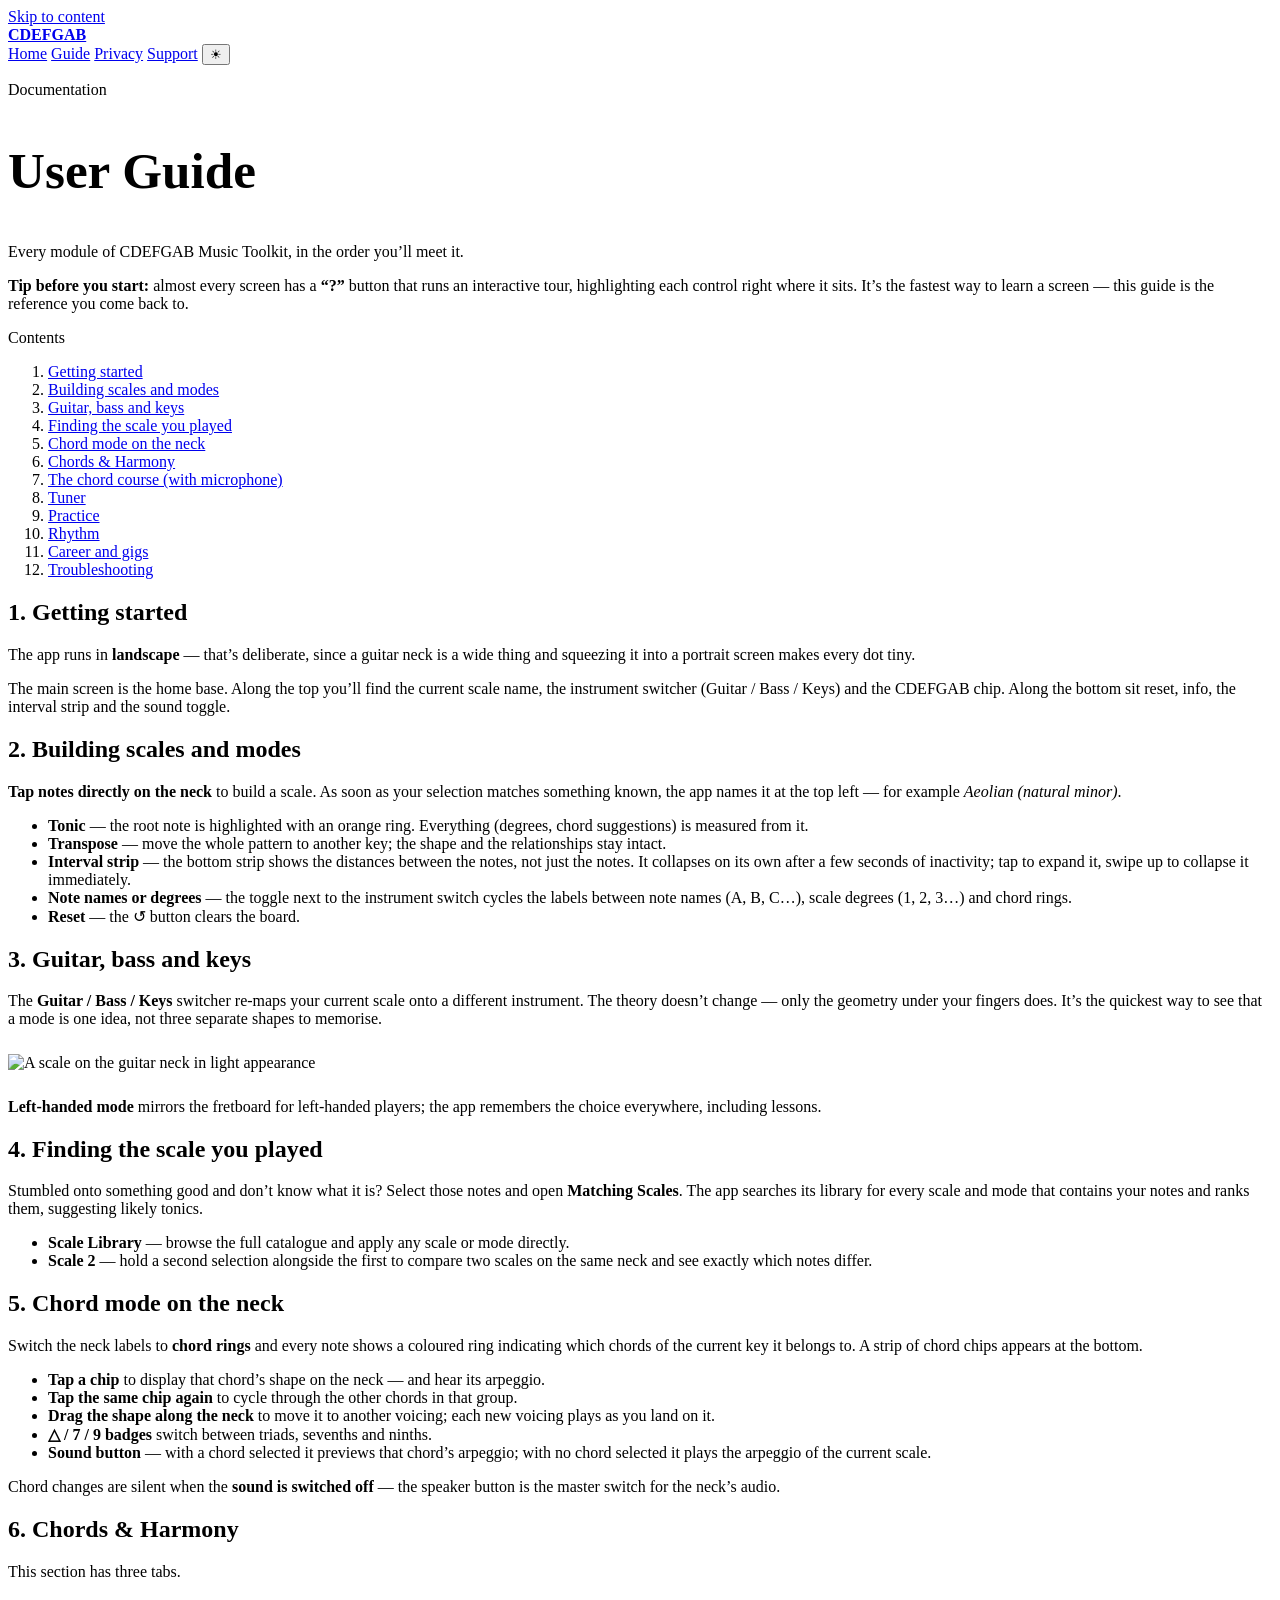
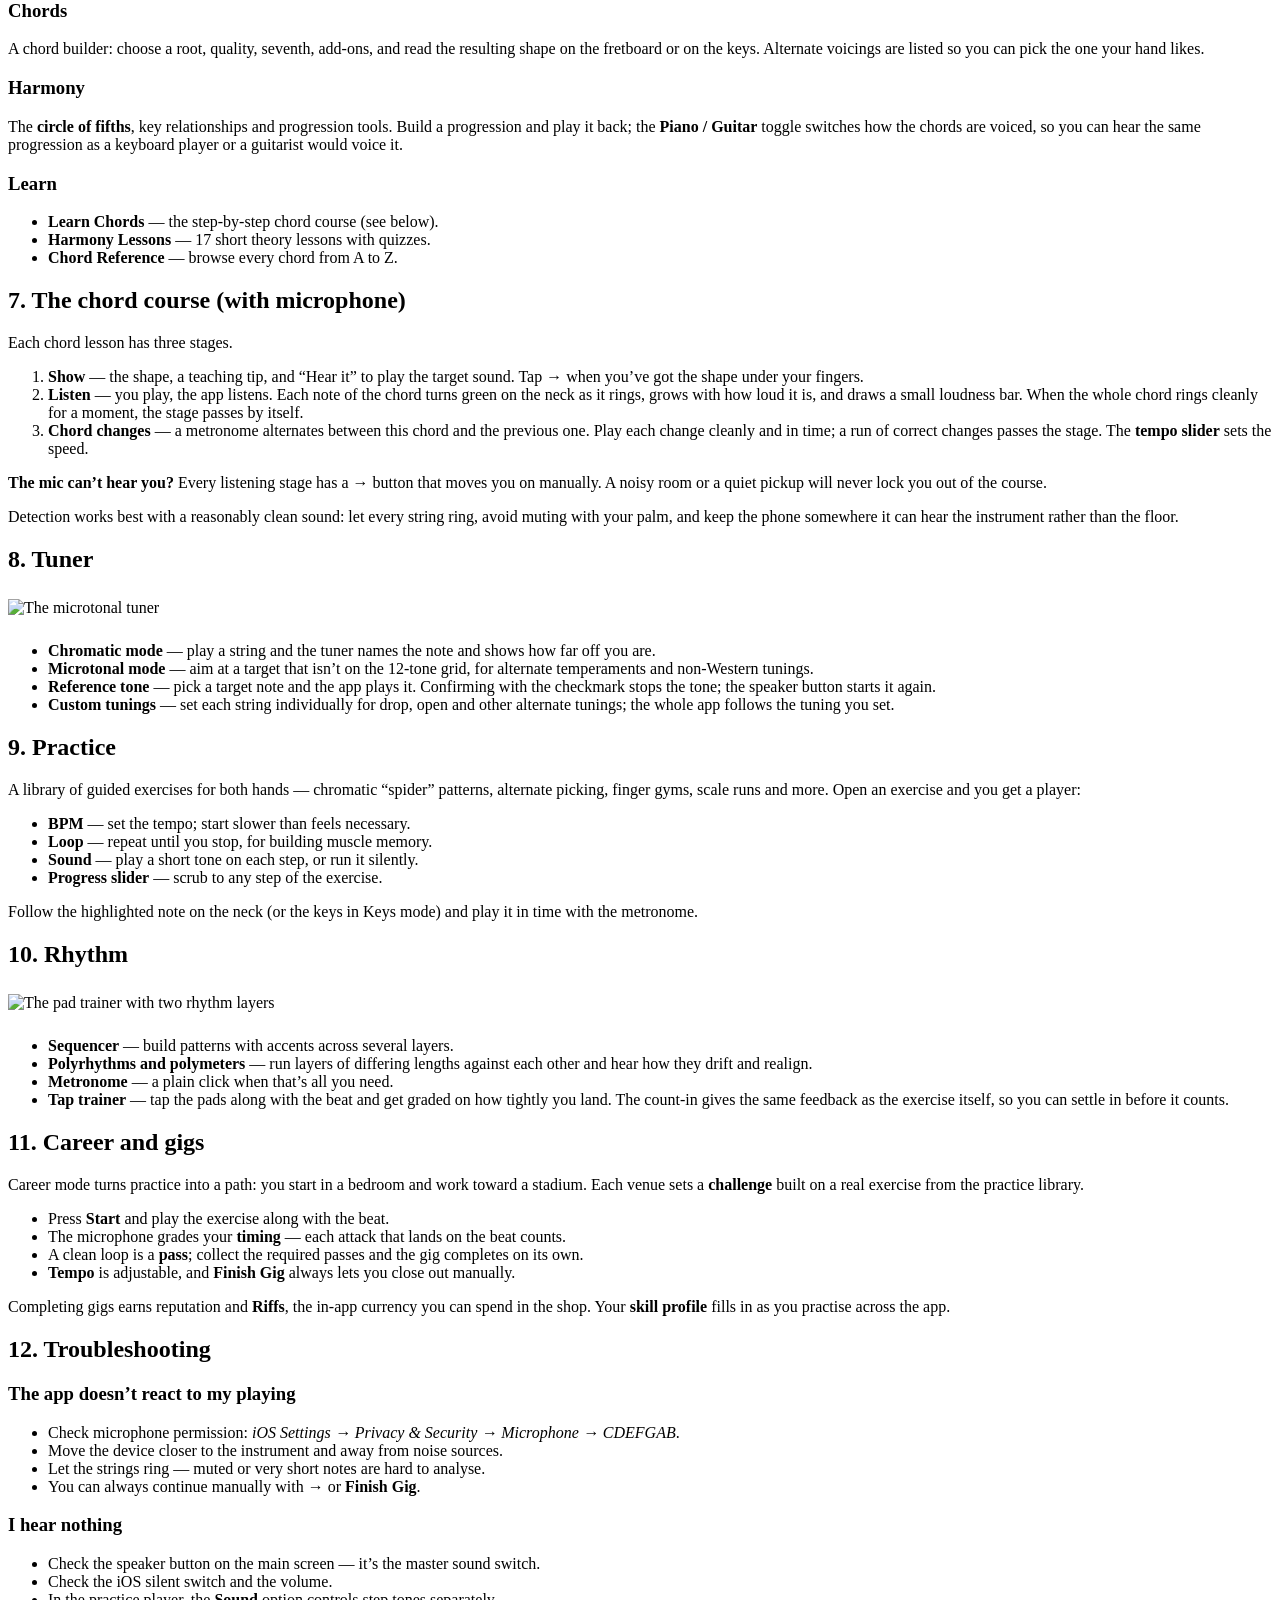
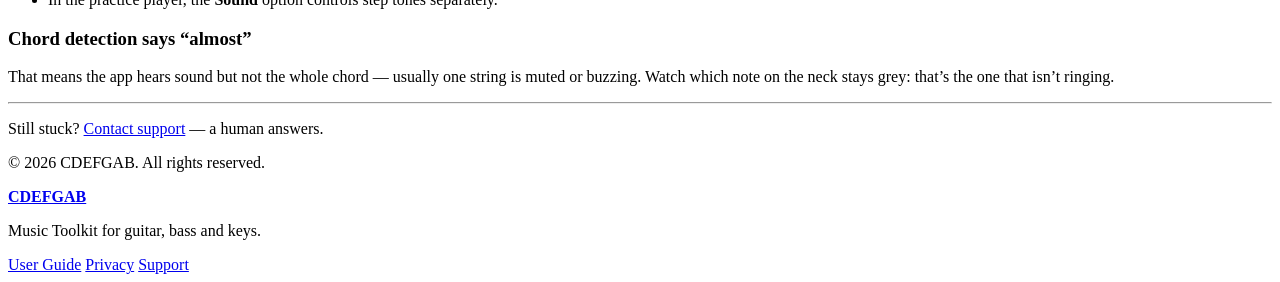
==== guide.html @ babf8190 "Add files via upload" ====
<!DOCTYPE html>
<html lang="en">
<head>
<meta charset="utf-8">
<meta name="viewport" content="width=device-width, initial-scale=1">
<title>User Guide — CDEFGAB Music Toolkit</title>
<meta name="description" content="How to use CDEFGAB Music Toolkit: build scales and modes, switch between guitar, bass and keys, find matching scales, learn chords with microphone checking, tune, practice and train rhythm.">
<link rel="icon" href="assets/favicon.svg" type="image/svg+xml">
<link rel="manifest" href="site.webmanifest">
<meta name="theme-color" content="#0A0B0C">
<meta property="og:type" content="article">
<meta property="og:title" content="User Guide — CDEFGAB Music Toolkit">
<meta property="og:description" content="Everything the app can do, module by module.">
<meta property="og:image" content="assets/og.svg">
<link rel="stylesheet" href="assets/style.css">
</head>
<body>
<a class="skip" href="#main">Skip to content</a>

<header class="site-header">
  <div class="wrap nav">
    <a class="wordmark" href="index.html"><b>CDEFGAB</b></a>
    <nav class="nav-links" aria-label="Main">
      <a class="opt" href="index.html">Home</a>
      <a href="guide.html" aria-current="page">Guide</a>
      <a href="privacy.html">Privacy</a>
      <a href="support.html">Support</a>
      <button class="theme-toggle" type="button" aria-label="Switch appearance">☀</button>
    </nav>
  </div>
</header>

<main id="main">
<section>
  <div class="wrap doc">
    <p class="eyebrow">Documentation</p>
    <h1 style="font-size:clamp(2rem,4.5vw,3.2rem)">User Guide</h1>
    <p class="lead">Every module of CDEFGAB Music Toolkit, in the order you’ll meet it.</p>

    <div class="callout">
      <p><strong>Tip before you start:</strong> almost every screen has a <strong>“?”</strong> button
      that runs an interactive tour, highlighting each control right where it sits. It’s the fastest
      way to learn a screen — this guide is the reference you come back to.</p>
    </div>

    <div class="toc">
      <p>Contents</p>
      <ol>
        <li><a href="#start">Getting started</a></li>
        <li><a href="#scales">Building scales and modes</a></li>
        <li><a href="#instruments">Guitar, bass and keys</a></li>
        <li><a href="#matching">Finding the scale you played</a></li>
        <li><a href="#chordmode">Chord mode on the neck</a></li>
        <li><a href="#harmony">Chords &amp; Harmony</a></li>
        <li><a href="#course">The chord course (with microphone)</a></li>
        <li><a href="#tuner">Tuner</a></li>
        <li><a href="#practice">Practice</a></li>
        <li><a href="#rhythm">Rhythm</a></li>
        <li><a href="#career">Career and gigs</a></li>
        <li><a href="#trouble">Troubleshooting</a></li>
      </ol>
    </div>

    <h2 id="start">1. Getting started</h2>
    <p>
      The app runs in <strong>landscape</strong> — that’s deliberate, since a guitar neck is a wide
      thing and squeezing it into a portrait screen makes every dot tiny.
    </p>
    <p>The main screen is the home base. Along the top you’ll find the current scale name, the
      instrument switcher (Guitar / Bass / Keys) and the <span class="mono">CDEFGAB</span> chip.
      Along the bottom sit reset, info, the interval strip and the sound toggle.</p>

    <h2 id="scales">2. Building scales and modes</h2>
    <p><strong>Tap notes directly on the neck</strong> to build a scale. As soon as your selection
      matches something known, the app names it at the top left — for example
      <em>Aeolian (natural minor)</em>.</p>
    <ul>
      <li><strong>Tonic</strong> — the root note is highlighted with an orange ring. Everything
        (degrees, chord suggestions) is measured from it.</li>
      <li><strong>Transpose</strong> — move the whole pattern to another key; the shape and the
        relationships stay intact.</li>
      <li><strong>Interval strip</strong> — the bottom strip shows the distances between the notes,
        not just the notes. It collapses on its own after a few seconds of inactivity; tap to expand
        it, swipe up to collapse it immediately.</li>
      <li><strong>Note names or degrees</strong> — the toggle next to the instrument switch cycles
        the labels between note names (A, B, C…), scale degrees (1, 2, 3…) and chord rings.</li>
      <li><strong>Reset</strong> — the ↺ button clears the board.</li>
    </ul>

    <h2 id="instruments">3. Guitar, bass and keys</h2>
    <p>
      The <strong>Guitar / Bass / Keys</strong> switcher re-maps your current scale onto a different
      instrument. The theory doesn’t change — only the geometry under your fingers does. It’s the
      quickest way to see that a mode is one idea, not three separate shapes to memorise.
    </p>
    <figure class="shot" style="margin:1.6rem 0">
      <img src="assets/screens/light-ionian.png" alt="A scale on the guitar neck in light appearance" loading="lazy" decoding="async">
    </figure>
    <p><strong>Left-handed mode</strong> mirrors the fretboard for left-handed players; the app
      remembers the choice everywhere, including lessons.</p>

    <h2 id="matching">4. Finding the scale you played</h2>
    <p>
      Stumbled onto something good and don’t know what it is? Select those notes and open
      <strong>Matching Scales</strong>. The app searches its library for every scale and mode that
      contains your notes and ranks them, suggesting likely tonics.
    </p>
    <ul>
      <li><strong>Scale Library</strong> — browse the full catalogue and apply any scale or mode directly.</li>
      <li><strong>Scale 2</strong> — hold a second selection alongside the first to compare two
        scales on the same neck and see exactly which notes differ.</li>
    </ul>

    <h2 id="chordmode">5. Chord mode on the neck</h2>
    <p>
      Switch the neck labels to <strong>chord rings</strong> and every note shows a coloured ring
      indicating which chords of the current key it belongs to. A strip of chord chips appears at the
      bottom.
    </p>
    <ul>
      <li><strong>Tap a chip</strong> to display that chord’s shape on the neck — and hear its arpeggio.</li>
      <li><strong>Tap the same chip again</strong> to cycle through the other chords in that group.</li>
      <li><strong>Drag the shape along the neck</strong> to move it to another voicing; each new
        voicing plays as you land on it.</li>
      <li><strong>△ / 7 / 9 badges</strong> switch between triads, sevenths and ninths.</li>
      <li><strong>Sound button</strong> — with a chord selected it previews that chord’s arpeggio;
        with no chord selected it plays the arpeggio of the current scale.</li>
    </ul>
    <div class="callout">
      <p>Chord changes are silent when the <strong>sound is switched off</strong> — the speaker
      button is the master switch for the neck’s audio.</p>
    </div>

    <h2 id="harmony">6. Chords &amp; Harmony</h2>
    <p>This section has three tabs.</p>
    <h3>Chords</h3>
    <p>A chord builder: choose a root, quality, seventh, add-ons, and read the resulting shape on the
      fretboard or on the keys. Alternate voicings are listed so you can pick the one your hand likes.</p>
    <h3>Harmony</h3>
    <p>The <strong>circle of fifths</strong>, key relationships and progression tools. Build a
      progression and play it back; the <strong>Piano / Guitar</strong> toggle switches how the
      chords are voiced, so you can hear the same progression as a keyboard player or a guitarist
      would voice it.</p>
    <h3>Learn</h3>
    <ul>
      <li><strong>Learn Chords</strong> — the step-by-step chord course (see below).</li>
      <li><strong>Harmony Lessons</strong> — 17 short theory lessons with quizzes.</li>
      <li><strong>Chord Reference</strong> — browse every chord from A to Z.</li>
    </ul>

    <h2 id="course">7. The chord course (with microphone)</h2>
    <p>Each chord lesson has three stages.</p>
    <ol>
      <li><strong>Show</strong> — the shape, a teaching tip, and “Hear it” to play the target sound.
        Tap <strong>→</strong> when you’ve got the shape under your fingers.</li>
      <li><strong>Listen</strong> — you play, the app listens. Each note of the chord turns
        <span style="color:var(--accent)">green</span> on the neck as it rings, grows with how loud
        it is, and draws a small loudness bar. When the whole chord rings cleanly for a moment, the
        stage passes by itself.</li>
      <li><strong>Chord changes</strong> — a metronome alternates between this chord and the previous
        one. Play each change cleanly and in time; a run of correct changes passes the stage. The
        <strong>tempo slider</strong> sets the speed.</li>
    </ol>
    <div class="callout">
      <p><strong>The mic can’t hear you?</strong> Every listening stage has a
      <strong>→</strong> button that moves you on manually. A noisy room or a quiet pickup will never
      lock you out of the course.</p>
    </div>
    <p>Detection works best with a reasonably clean sound: let every string ring, avoid muting with
      your palm, and keep the phone somewhere it can hear the instrument rather than the floor.</p>

    <h2 id="tuner">8. Tuner</h2>
    <figure class="shot" style="margin:1.6rem 0">
      <img src="assets/screens/tuner-microtonal.png" alt="The microtonal tuner" loading="lazy" decoding="async">
    </figure>
    <ul>
      <li><strong>Chromatic mode</strong> — play a string and the tuner names the note and shows how
        far off you are.</li>
      <li><strong>Microtonal mode</strong> — aim at a target that isn’t on the 12-tone grid, for
        alternate temperaments and non-Western tunings.</li>
      <li><strong>Reference tone</strong> — pick a target note and the app plays it. Confirming with
        the checkmark stops the tone; the speaker button starts it again.</li>
      <li><strong>Custom tunings</strong> — set each string individually for drop, open and other
        alternate tunings; the whole app follows the tuning you set.</li>
    </ul>

    <h2 id="practice">9. Practice</h2>
    <p>
      A library of guided exercises for both hands — chromatic “spider” patterns, alternate picking,
      finger gyms, scale runs and more. Open an exercise and you get a player:
    </p>
    <ul>
      <li><strong>BPM</strong> — set the tempo; start slower than feels necessary.</li>
      <li><strong>Loop</strong> — repeat until you stop, for building muscle memory.</li>
      <li><strong>Sound</strong> — play a short tone on each step, or run it silently.</li>
      <li><strong>Progress slider</strong> — scrub to any step of the exercise.</li>
    </ul>
    <p>Follow the highlighted note on the neck (or the keys in Keys mode) and play it in time with
      the metronome.</p>

    <h2 id="rhythm">10. Rhythm</h2>
    <figure class="shot" style="margin:1.6rem 0">
      <img src="assets/screens/pad-trainer.png" alt="The pad trainer with two rhythm layers" loading="lazy" decoding="async">
    </figure>
    <ul>
      <li><strong>Sequencer</strong> — build patterns with accents across several layers.</li>
      <li><strong>Polyrhythms and polymeters</strong> — run layers of differing lengths against each
        other and hear how they drift and realign.</li>
      <li><strong>Metronome</strong> — a plain click when that’s all you need.</li>
      <li><strong>Tap trainer</strong> — tap the pads along with the beat and get graded on how
        tightly you land. The count-in gives the same feedback as the exercise itself, so you can
        settle in before it counts.</li>
    </ul>

    <h2 id="career">11. Career and gigs</h2>
    <p>
      Career mode turns practice into a path: you start in a bedroom and work toward a stadium. Each
      venue sets a <strong>challenge</strong> built on a real exercise from the practice library.
    </p>
    <ul>
      <li>Press <strong>Start</strong> and play the exercise along with the beat.</li>
      <li>The microphone grades your <strong>timing</strong> — each attack that lands on the beat counts.</li>
      <li>A clean loop is a <strong>pass</strong>; collect the required passes and the gig completes on its own.</li>
      <li><strong>Tempo</strong> is adjustable, and <strong>Finish Gig</strong> always lets you close out manually.</li>
    </ul>
    <p>Completing gigs earns reputation and <strong>Riffs</strong>, the in-app currency you can spend
      in the shop. Your <strong>skill profile</strong> fills in as you practise across the app.</p>

    <h2 id="trouble">12. Troubleshooting</h2>
    <h3>The app doesn’t react to my playing</h3>
    <ul>
      <li>Check microphone permission: <em>iOS Settings → Privacy &amp; Security → Microphone → CDEFGAB</em>.</li>
      <li>Move the device closer to the instrument and away from noise sources.</li>
      <li>Let the strings ring — muted or very short notes are hard to analyse.</li>
      <li>You can always continue manually with <strong>→</strong> or <strong>Finish Gig</strong>.</li>
    </ul>
    <h3>I hear nothing</h3>
    <ul>
      <li>Check the speaker button on the main screen — it’s the master sound switch.</li>
      <li>Check the iOS silent switch and the volume.</li>
      <li>In the practice player, the <strong>Sound</strong> option controls step tones separately.</li>
    </ul>
    <h3>Chord detection says “almost”</h3>
    <p>That means the app hears sound but not the whole chord — usually one string is muted or
      buzzing. Watch which note on the neck stays grey: that’s the one that isn’t ringing.</p>

    <hr>
    <p>Still stuck? <a href="support.html">Contact support</a> — a human answers.</p>
    <p class="copy">© 2026 CDEFGAB. All rights reserved.</p>
  </div>
</section>
</main>

<footer class="site-footer">
  <div class="wrap footer-grid">
    <div>
      <a class="wordmark" href="index.html"><b>CDEFGAB</b></a>
      <p class="copy" style="margin-top:1rem">Music Toolkit for guitar, bass and keys.</p>
    </div>
    <nav class="footer-links" aria-label="Footer">
      <a href="guide.html">User Guide</a>
      <a href="privacy.html">Privacy</a>
      <a href="support.html">Support</a>
    </nav>
  </div>
</footer>

<script src="assets/app.js" defer></script>
</body>
</html>
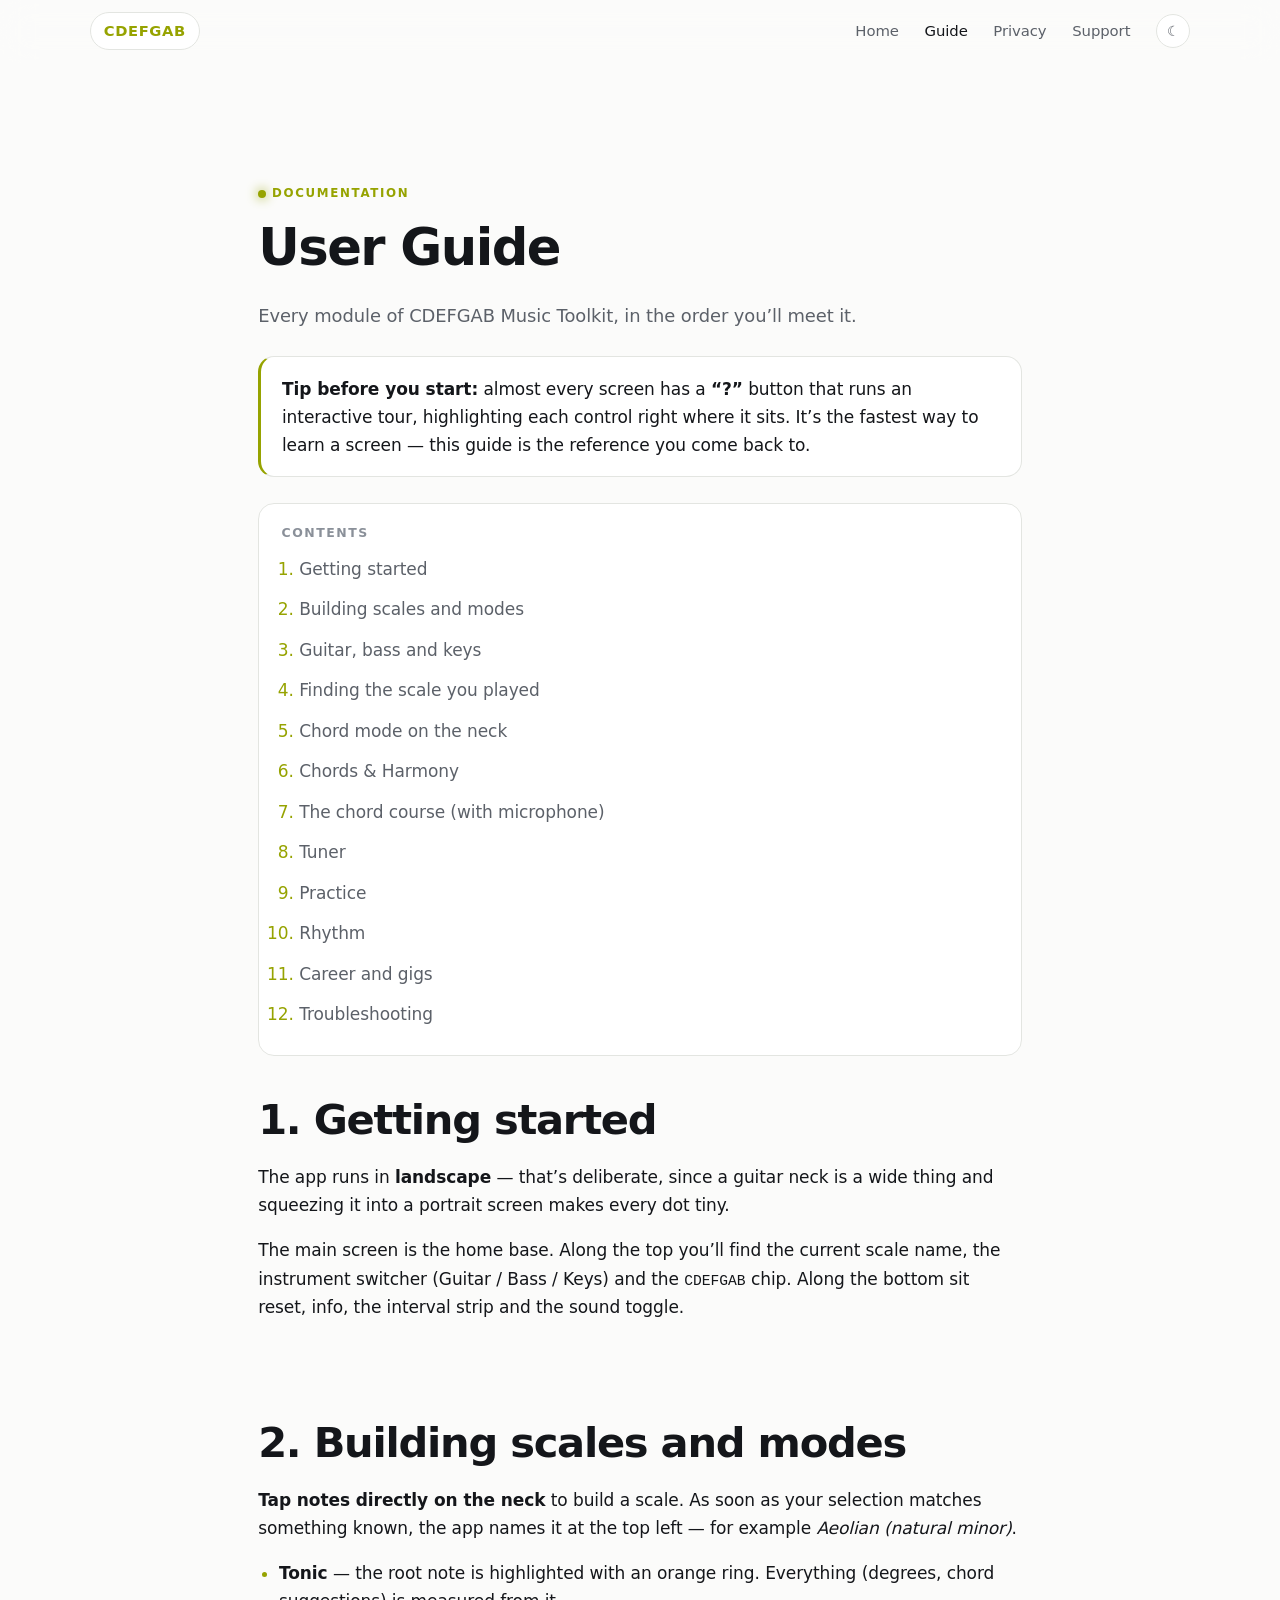
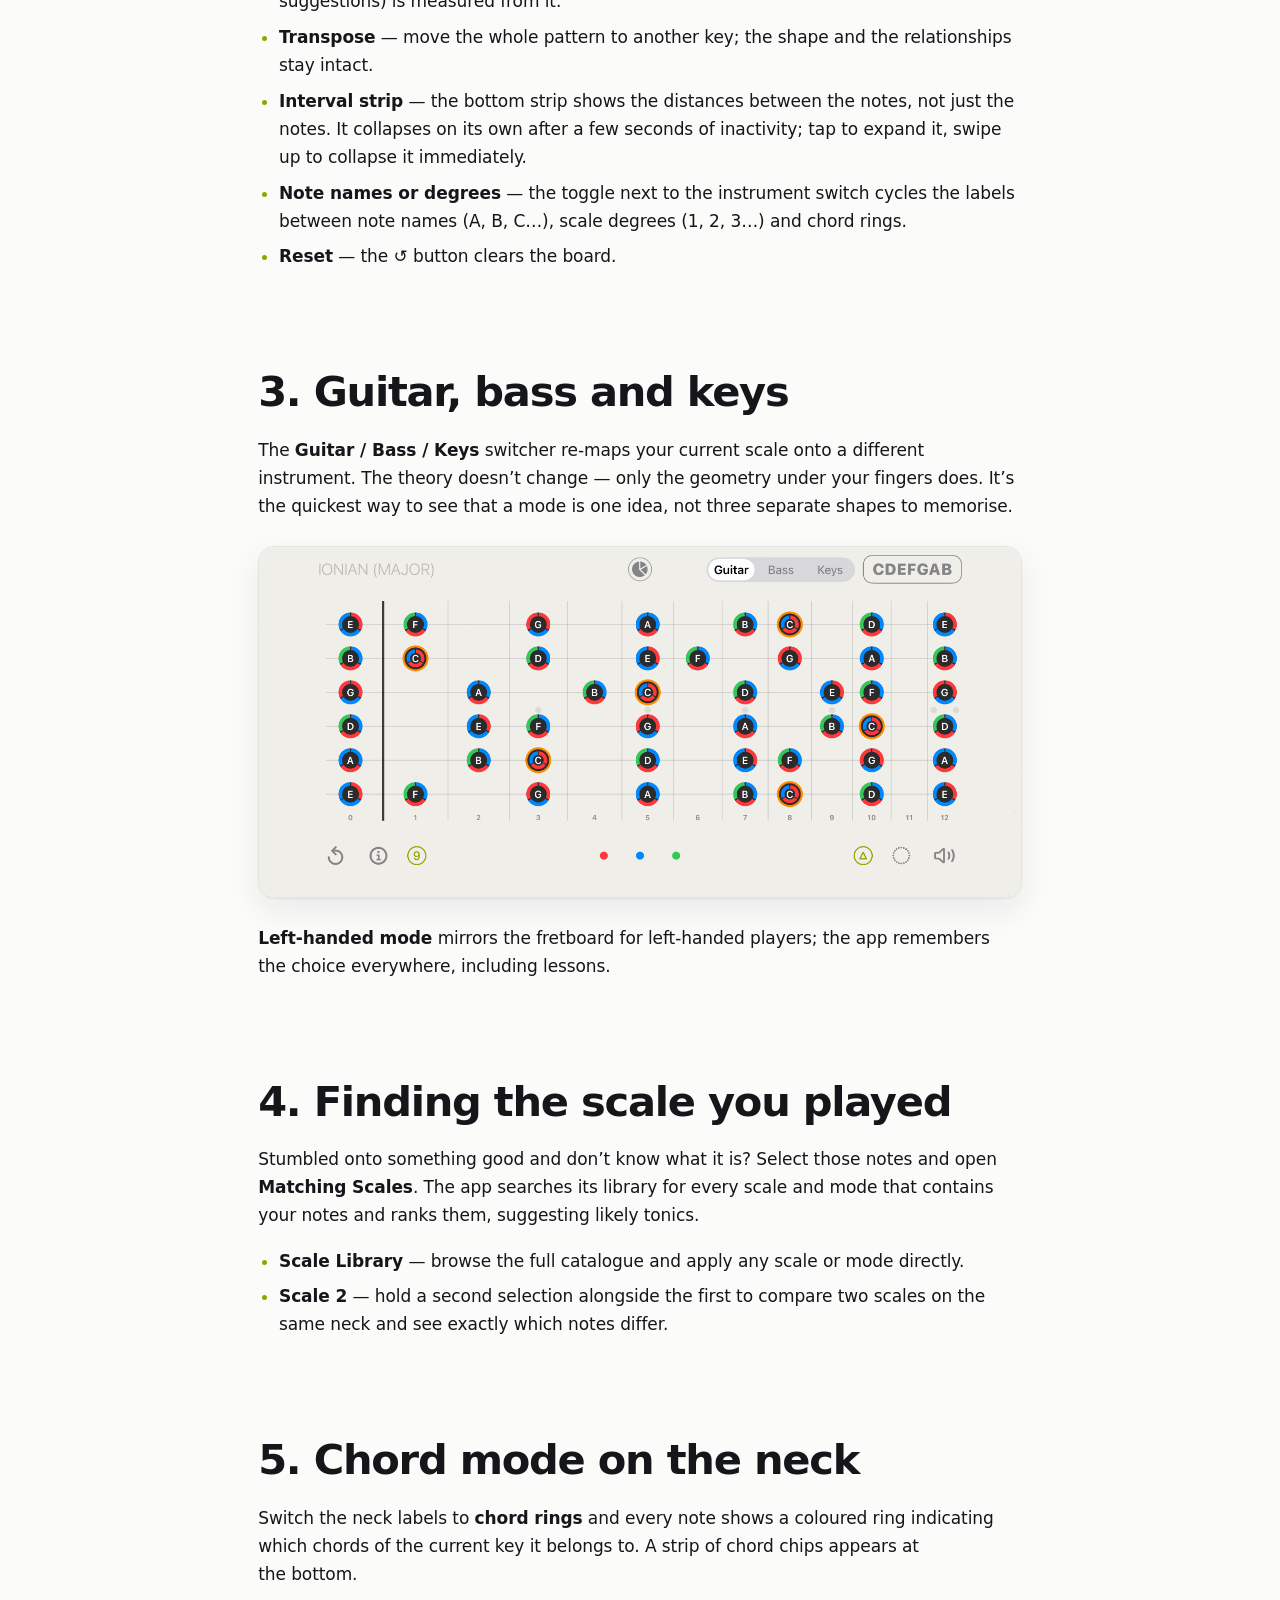
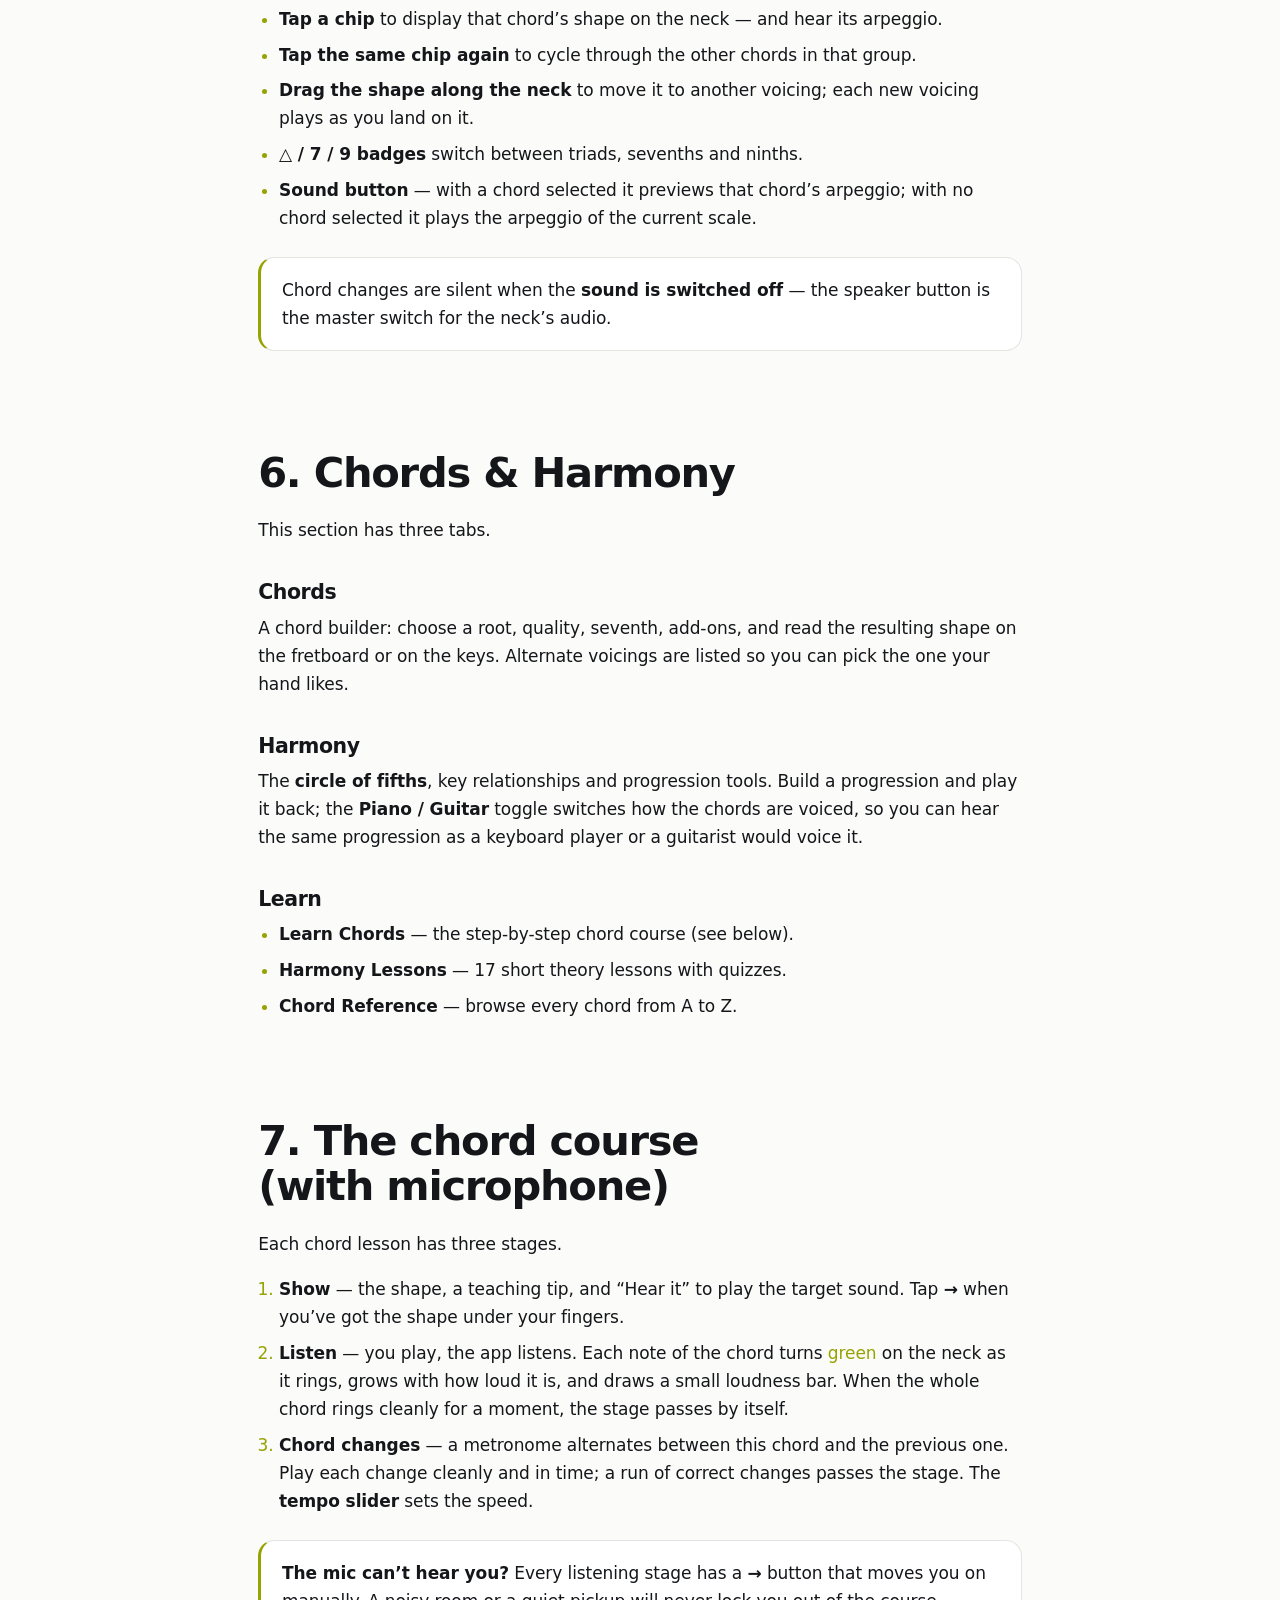
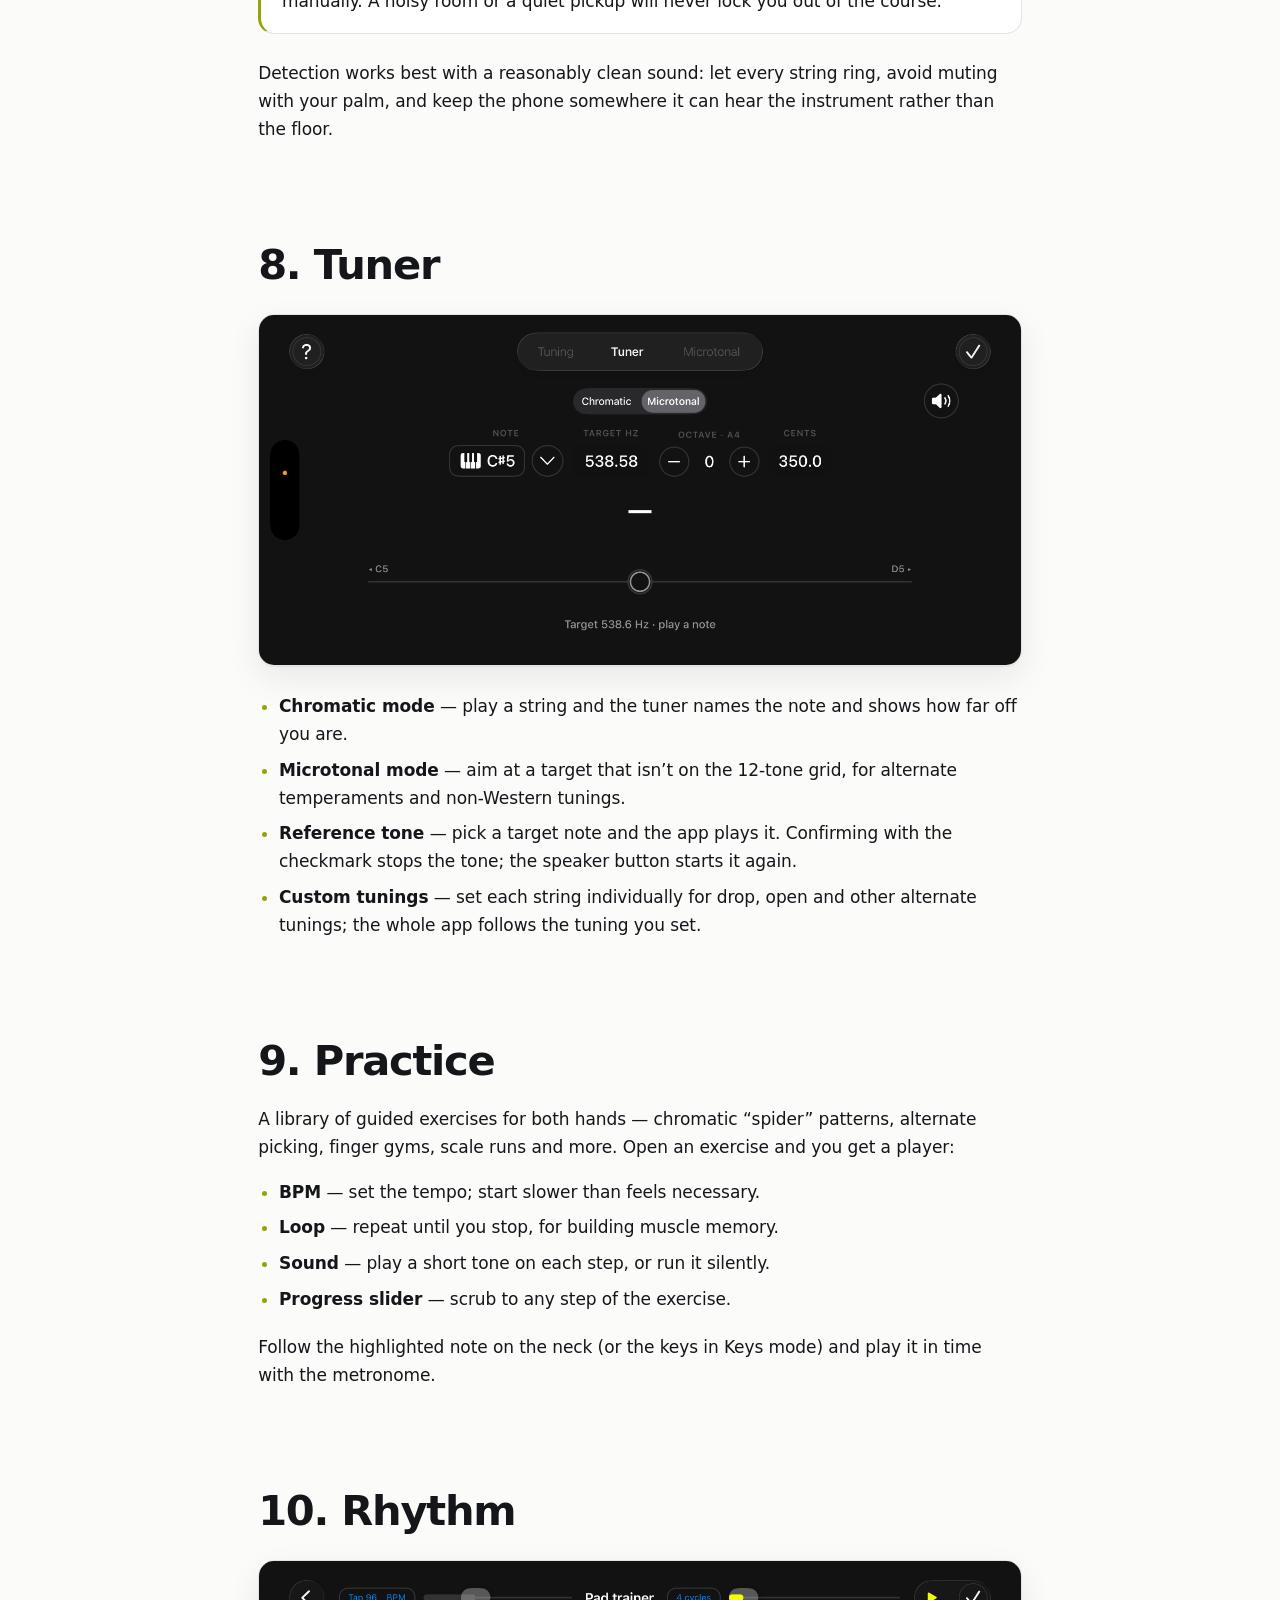
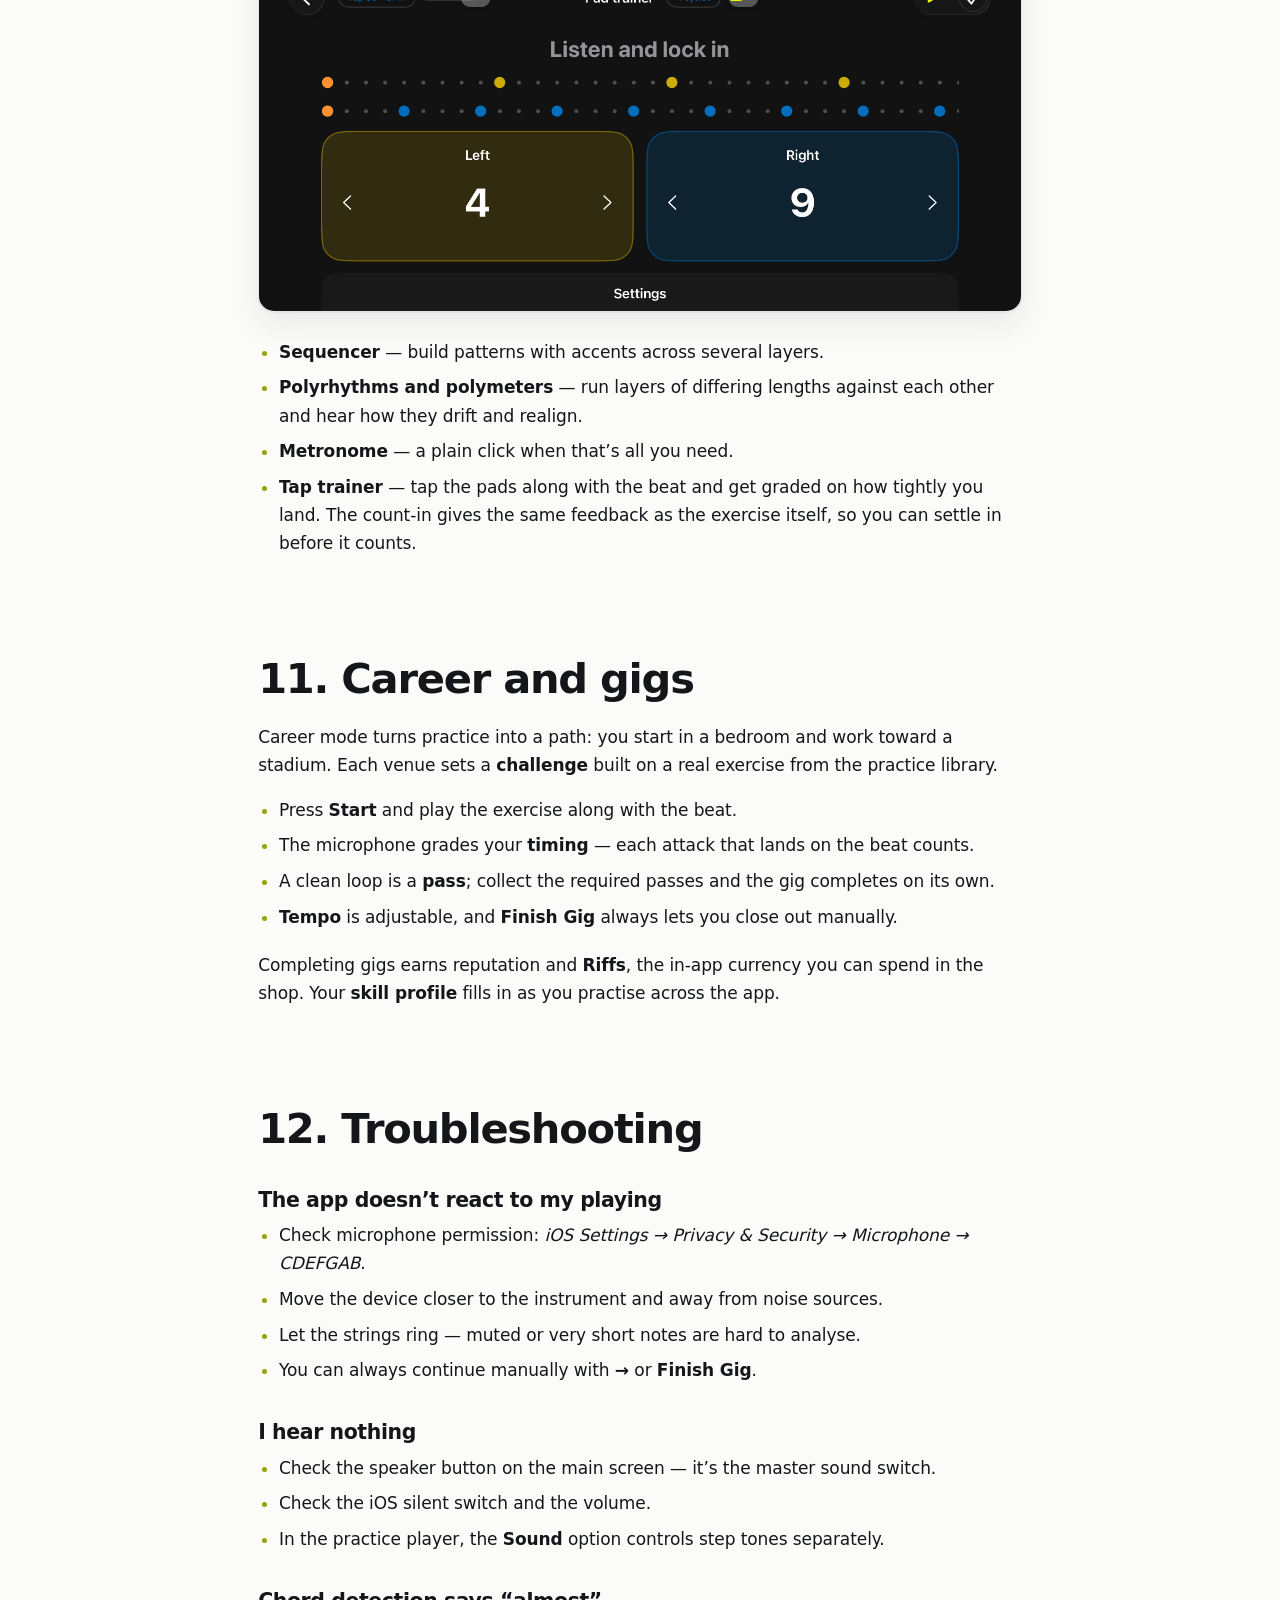
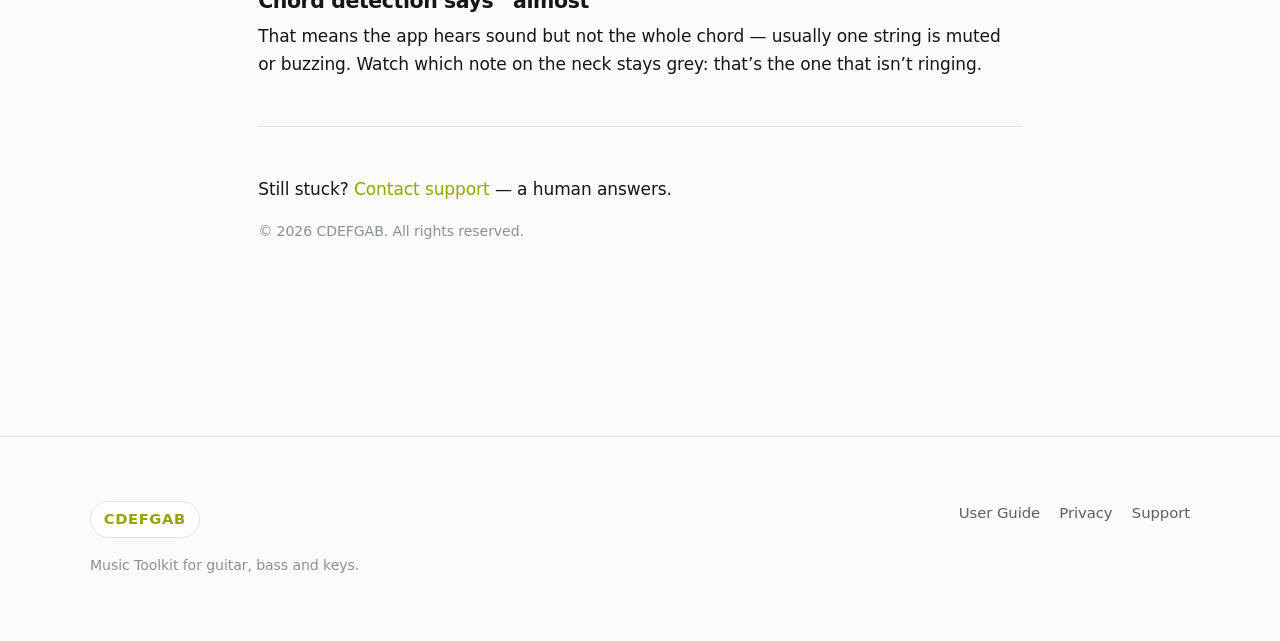
==== commit e556300d: "New CDEFGAB Music Toolkit site" ====
--- a/guide.html
+++ b/guide.html
@@ -11,7 +11,7 @@
 <meta property="og:type" content="article">
 <meta property="og:title" content="User Guide — CDEFGAB Music Toolkit">
 <meta property="og:description" content="Everything the app can do, module by module.">
-<meta property="og:image" content="assets/og.svg">
+<meta property="og:image" content="https://guitarwizardapp.github.io/cdefgab_music_toolkit/assets/og.svg">
 <link rel="stylesheet" href="assets/style.css">
 </head>
 <body>
--- a/assets/style.css
+++ b/assets/style.css
@@ -0,0 +1,344 @@
+/* ==========================================================================
+   CDEFGAB Music Toolkit — site design system
+   Mirrors the app: dark-first canvas, neon-lime accent (#E0F500), orange
+   tonic accent (#FF8C00), soft raised cards, generous landscape-ish rhythm.
+   No dependencies, no build step — works as-is on GitHub Pages.
+   ========================================================================== */
+
+/* ---------- tokens ---------- */
+:root {
+  color-scheme: dark light;
+
+  /* brand — taken straight from AppMenuStyling */
+  --lime: #E0F500;
+  --lime-dim: #B5C506;
+  --orange: #FF8C00;
+  --sky: #007EF5;
+  --red: #F53E33;
+
+  /* dark canvas (default) */
+  --bg: #0A0B0C;
+  --bg-elev: #131517;
+  --card: #16181A;
+  --card-2: #1C1F22;
+  --line: #26292D;
+  --text: #F2F4F5;
+  --muted: #9AA0A6;
+  --faint: #6B7076;
+  --accent: var(--lime);
+  --accent-ink: #0A0B0C;
+
+  /* scale */
+  --r-sm: 10px;
+  --r-md: 16px;
+  --r-lg: 24px;
+  --r-pill: 999px;
+  --pad: clamp(20px, 4vw, 40px);
+  --gap: clamp(16px, 2.4vw, 28px);
+  --maxw: 1180px;
+
+  --shadow: 0 1px 0 rgba(255, 255, 255, .04) inset, 0 12px 40px rgba(0, 0, 0, .45);
+  --ring: 0 0 0 3px color-mix(in srgb, var(--accent) 35%, transparent);
+
+  --ease: cubic-bezier(.22, .68, 0, 1);
+}
+
+/* Light appearance mirrors the app's light mode: chartreuse instead of neon. */
+@media (prefers-color-scheme: light) {
+  :root {
+    --bg: #FBFBFA;
+    --bg-elev: #FFFFFF;
+    --card: #FFFFFF;
+    --card-2: #F4F5F3;
+    --line: #E3E5E1;
+    --text: #14161A;
+    --muted: #5C6169;
+    --faint: #8A9099;
+    --accent: #96A300;
+    --accent-ink: #FFFFFF;
+    --shadow: 0 1px 2px rgba(16, 20, 24, .06), 0 12px 32px rgba(16, 20, 24, .08);
+  }
+}
+
+/* Manual override wins over the media query in both directions. */
+:root[data-theme="dark"] {
+  color-scheme: dark;
+  --bg: #0A0B0C; --bg-elev: #131517; --card: #16181A; --card-2: #1C1F22;
+  --line: #26292D; --text: #F2F4F5; --muted: #9AA0A6; --faint: #6B7076;
+  --accent: var(--lime); --accent-ink: #0A0B0C;
+  --shadow: 0 1px 0 rgba(255,255,255,.04) inset, 0 12px 40px rgba(0,0,0,.45);
+}
+:root[data-theme="light"] {
+  color-scheme: light;
+  --bg: #FBFBFA; --bg-elev: #FFFFFF; --card: #FFFFFF; --card-2: #F4F5F3;
+  --line: #E3E5E1; --text: #14161A; --muted: #5C6169; --faint: #8A9099;
+  --accent: #96A300; --accent-ink: #FFFFFF;
+  --shadow: 0 1px 2px rgba(16,20,24,.06), 0 12px 32px rgba(16,20,24,.08);
+}
+
+/* ---------- base ---------- */
+*, *::before, *::after { box-sizing: border-box; }
+
+html { -webkit-text-size-adjust: 100%; scroll-behavior: smooth; }
+@media (prefers-reduced-motion: reduce) { html { scroll-behavior: auto; } }
+
+body {
+  margin: 0;
+  background: var(--bg);
+  color: var(--text);
+  font-family: -apple-system, BlinkMacSystemFont, "SF Pro Text", "Segoe UI", Inter, system-ui, sans-serif;
+  font-size: clamp(15px, .55vw + 14px, 17px);
+  line-height: 1.65;
+  letter-spacing: -.005em;
+  -webkit-font-smoothing: antialiased;
+  overflow-x: hidden;
+}
+
+/* Ambient glow — the app's neon accent bleeding into the canvas. */
+body::before {
+  content: "";
+  position: fixed;
+  inset: -30vh -10vw auto;
+  height: 70vh;
+  background:
+    radial-gradient(50% 60% at 20% 0%, color-mix(in srgb, var(--accent) 12%, transparent), transparent 70%),
+    radial-gradient(40% 50% at 85% 10%, color-mix(in srgb, var(--orange) 9%, transparent), transparent 70%);
+  pointer-events: none;
+  z-index: 0;
+}
+
+img, video, svg { max-width: 100%; height: auto; display: block; }
+
+a { color: var(--accent); text-decoration: none; }
+a:hover { text-decoration: underline; text-underline-offset: 3px; }
+
+:focus-visible { outline: none; box-shadow: var(--ring); border-radius: 6px; }
+
+/* ---------- typography ---------- */
+h1, h2, h3, h4 {
+  margin: 0 0 .5em;
+  line-height: 1.08;
+  letter-spacing: -.03em;
+  font-weight: 680;
+  text-wrap: balance;
+}
+h1 { font-size: clamp(2.4rem, 6vw, 4.4rem); }
+h2 { font-size: clamp(1.7rem, 3.4vw, 2.6rem); }
+h3 { font-size: clamp(1.15rem, 1.6vw, 1.35rem); letter-spacing: -.02em; }
+p  { margin: 0 0 1em; text-wrap: pretty; }
+p.lead { font-size: clamp(1.05rem, 1.4vw, 1.3rem); color: var(--muted); max-width: 62ch; }
+
+.eyebrow {
+  display: inline-flex; align-items: center; gap: .5em;
+  font-size: .74rem; font-weight: 660; letter-spacing: .14em; text-transform: uppercase;
+  color: var(--accent);
+  margin: 0 0 1rem;
+}
+.eyebrow::before {
+  content: ""; width: 8px; height: 8px; border-radius: 50%;
+  background: var(--accent);
+  box-shadow: 0 0 12px var(--accent);
+}
+
+.mono {
+  font-family: ui-monospace, "SF Mono", SFMono-Regular, Menlo, Consolas, monospace;
+  font-size: .86em; letter-spacing: 0;
+}
+
+/* ---------- layout ---------- */
+.wrap { width: 100%; max-width: var(--maxw); margin-inline: auto; padding-inline: var(--pad); position: relative; z-index: 1; }
+section { padding-block: clamp(56px, 9vw, 120px); position: relative; z-index: 1; }
+.section-head { max-width: 66ch; margin-bottom: clamp(28px, 4vw, 52px); }
+
+.grid { display: grid; gap: var(--gap); }
+.grid-2 { grid-template-columns: repeat(auto-fit, minmax(min(100%, 320px), 1fr)); }
+.grid-3 { grid-template-columns: repeat(auto-fit, minmax(min(100%, 260px), 1fr)); }
+
+/* ---------- header ---------- */
+.site-header {
+  position: sticky; top: 0; z-index: 50;
+  background: color-mix(in srgb, var(--bg) 76%, transparent);
+  backdrop-filter: saturate(180%) blur(16px);
+  -webkit-backdrop-filter: saturate(180%) blur(16px);
+  border-bottom: 1px solid transparent;
+  transition: border-color .3s var(--ease);
+}
+.site-header.is-stuck { border-bottom-color: var(--line); }
+.nav { display: flex; align-items: center; gap: clamp(12px, 2vw, 28px); min-height: 62px; }
+.nav-links { display: flex; gap: clamp(12px, 2vw, 26px); margin-left: auto; align-items: center; }
+.nav-links a { color: var(--muted); font-size: .93rem; font-weight: 520; }
+.nav-links a:hover, .nav-links a[aria-current="page"] { color: var(--text); text-decoration: none; }
+@media (max-width: 620px) { .nav-links a.opt { display: none; } }
+
+/* Wordmark — echoes the CDEFGAB pill chip in the app's title bar. */
+.wordmark {
+  display: inline-flex; align-items: center; gap: .55rem;
+  font-weight: 700; letter-spacing: .04em; color: var(--text);
+  border: 1px solid var(--line); border-radius: var(--r-pill);
+  padding: .34rem .8rem; font-size: .92rem;
+  background: var(--card);
+}
+.wordmark:hover { text-decoration: none; border-color: color-mix(in srgb, var(--accent) 50%, var(--line)); }
+.wordmark b { color: var(--accent); font-weight: 700; }
+
+.theme-toggle {
+  appearance: none; border: 1px solid var(--line); background: var(--card);
+  color: var(--muted); border-radius: var(--r-pill); cursor: pointer;
+  width: 34px; height: 34px; display: grid; place-items: center; font-size: .9rem;
+  transition: color .2s, border-color .2s;
+}
+.theme-toggle:hover { color: var(--text); border-color: var(--accent); }
+
+/* ---------- buttons ---------- */
+.btn {
+  display: inline-flex; align-items: center; justify-content: center; gap: .55em;
+  padding: .82em 1.5em; border-radius: var(--r-pill);
+  font-weight: 640; font-size: .98rem; letter-spacing: -.01em;
+  border: 1px solid transparent; cursor: pointer;
+  transition: transform .18s var(--ease), background-color .2s, border-color .2s, color .2s;
+}
+.btn:hover { text-decoration: none; transform: translateY(-1px); }
+.btn:active { transform: translateY(0); }
+.btn-primary { background: var(--accent); color: var(--accent-ink); }
+.btn-primary:hover { background: color-mix(in srgb, var(--accent) 86%, white); }
+.btn-ghost { border-color: var(--line); color: var(--text); background: var(--card); }
+.btn-ghost:hover { border-color: var(--accent); color: var(--accent); }
+.btn-row { display: flex; flex-wrap: wrap; gap: .75rem; margin-top: 2rem; }
+
+/* ---------- cards ---------- */
+.card {
+  background: var(--card);
+  border: 1px solid var(--line);
+  border-radius: var(--r-lg);
+  padding: clamp(20px, 2.4vw, 30px);
+  box-shadow: var(--shadow);
+  transition: border-color .25s var(--ease), transform .25s var(--ease);
+}
+.card:hover { border-color: color-mix(in srgb, var(--accent) 34%, var(--line)); }
+.card h3 { margin-bottom: .45em; }
+.card p:last-child { margin-bottom: 0; }
+.card .dot {
+  width: 34px; height: 34px; border-radius: 11px; display: grid; place-items: center;
+  background: color-mix(in srgb, var(--accent) 16%, transparent);
+  color: var(--accent); font-size: 1rem; margin-bottom: 1rem;
+}
+.card .dot.o { background: color-mix(in srgb, var(--orange) 16%, transparent); color: var(--orange); }
+.card .dot.s { background: color-mix(in srgb, var(--sky) 18%, transparent); color: var(--sky); }
+
+/* ---------- hero ---------- */
+.hero { padding-block: clamp(48px, 8vw, 104px) clamp(30px, 5vw, 70px); }
+.hero h1 span { color: var(--accent); }
+.hero .lead { margin-top: 1.1rem; }
+
+/* Fretboard motif — a nod to the app's neck, drawn in pure CSS/SVG. */
+.fretboard {
+  margin-top: clamp(34px, 5vw, 60px);
+  border: 1px solid var(--line);
+  border-radius: var(--r-lg);
+  background: linear-gradient(180deg, var(--card), var(--bg-elev));
+  padding: clamp(16px, 2.4vw, 26px);
+  box-shadow: var(--shadow);
+  overflow-x: auto;
+}
+.fretboard svg { min-width: 620px; }
+
+/* ---------- feature media ---------- */
+.shot {
+  border: 1px solid var(--line); border-radius: var(--r-md);
+  background: var(--bg-elev); overflow: hidden; box-shadow: var(--shadow);
+}
+.shot img, .shot video { width: 100%; display: block; }
+figure { margin: 0; }
+figcaption { color: var(--faint); font-size: .86rem; margin-top: .7rem; }
+
+.split { display: grid; gap: clamp(24px, 4vw, 56px); align-items: center; grid-template-columns: 1fr; }
+@media (min-width: 900px) { .split { grid-template-columns: 1.05fr 1fr; } .split.rev > :first-child { order: 2; } }
+
+/* ---------- lists ---------- */
+.ticks { list-style: none; padding: 0; margin: 1.2rem 0 0; display: grid; gap: .6rem; }
+.ticks li { padding-left: 1.7rem; position: relative; color: var(--muted); }
+.ticks li::before {
+  content: "";
+  position: absolute; left: 0; top: .62em;
+  width: 9px; height: 9px; border-radius: 50%;
+  background: var(--accent);
+}
+.ticks strong { color: var(--text); font-weight: 620; }
+
+/* ---------- doc pages (guide / privacy / support) ---------- */
+.doc { max-width: 78ch; }
+.doc h2 { margin-top: 2.4em; scroll-margin-top: 90px; }
+.doc h3 { margin-top: 1.8em; scroll-margin-top: 90px; }
+.doc h2:first-of-type { margin-top: 1em; }
+.doc ul, .doc ol { padding-left: 1.3rem; margin: 0 0 1.2em; }
+.doc li { margin-bottom: .45em; }
+.doc li::marker { color: var(--accent); }
+.doc hr { border: 0; border-top: 1px solid var(--line); margin: 3rem 0; }
+.doc code {
+  font-family: ui-monospace, "SF Mono", SFMono-Regular, Menlo, monospace;
+  font-size: .88em; background: var(--card-2); border: 1px solid var(--line);
+  padding: .12em .45em; border-radius: 6px;
+}
+.doc table { width: 100%; border-collapse: collapse; margin: 0 0 1.6em; font-size: .95rem; }
+.doc th, .doc td { text-align: left; padding: .7em .8em; border-bottom: 1px solid var(--line); vertical-align: top; }
+.doc th { color: var(--text); font-weight: 620; }
+.doc td { color: var(--muted); }
+.table-scroll { overflow-x: auto; }
+
+.callout {
+  border: 1px solid var(--line);
+  border-left: 3px solid var(--accent);
+  background: var(--card);
+  border-radius: var(--r-md);
+  padding: 1.1rem 1.3rem;
+  margin: 1.6rem 0;
+}
+.callout p:last-child { margin-bottom: 0; }
+.callout strong { color: var(--text); }
+
+/* Table of contents for long docs */
+.toc { border: 1px solid var(--line); background: var(--card); border-radius: var(--r-md); padding: 1.2rem 1.4rem; margin-bottom: 2.4rem; }
+.toc p { font-size: .78rem; text-transform: uppercase; letter-spacing: .12em; color: var(--faint); margin: 0 0 .7rem; font-weight: 640; }
+.toc ol { margin: 0; padding-left: 1.1rem; display: grid; gap: .3rem; }
+.toc a { color: var(--muted); }
+.toc a:hover { color: var(--accent); }
+
+.updated { color: var(--faint); font-size: .9rem; }
+
+/* ---------- FAQ ---------- */
+details.faq {
+  border: 1px solid var(--line); border-radius: var(--r-md);
+  background: var(--card); padding: 1rem 1.2rem; margin-bottom: .7rem;
+}
+details.faq + details.faq { margin-top: 0; }
+details.faq summary {
+  cursor: pointer; font-weight: 600; color: var(--text);
+  list-style: none; display: flex; justify-content: space-between; gap: 1rem; align-items: center;
+}
+details.faq summary::-webkit-details-marker { display: none; }
+details.faq summary::after { content: "+"; color: var(--accent); font-size: 1.25rem; line-height: 1; }
+details.faq[open] summary::after { content: "−"; }
+details.faq[open] summary { margin-bottom: .8rem; }
+details.faq p:last-child { margin-bottom: 0; color: var(--muted); }
+
+/* ---------- footer ---------- */
+.site-footer { border-top: 1px solid var(--line); padding-block: clamp(36px, 5vw, 64px); margin-top: clamp(40px, 6vw, 90px); }
+.footer-grid { display: flex; flex-wrap: wrap; gap: 1.5rem 2.5rem; align-items: flex-start; justify-content: space-between; }
+.footer-links { display: flex; flex-wrap: wrap; gap: 1.2rem; }
+.footer-links a { color: var(--muted); font-size: .93rem; }
+.footer-links a:hover { color: var(--accent); }
+.copy { color: var(--faint); font-size: .88rem; margin: 0; }
+
+/* ---------- scroll reveal ---------- */
+.reveal { opacity: 0; transform: translateY(14px); transition: opacity .6s var(--ease), transform .6s var(--ease); }
+.reveal.in { opacity: 1; transform: none; }
+@media (prefers-reduced-motion: reduce) {
+  .reveal { opacity: 1; transform: none; transition: none; }
+  .btn:hover { transform: none; }
+}
+
+.skip {
+  position: absolute; left: -9999px; top: 0;
+  background: var(--accent); color: var(--accent-ink); padding: .7em 1.2em; border-radius: 0 0 8px 0; z-index: 100;
+}
+.skip:focus { left: 0; }
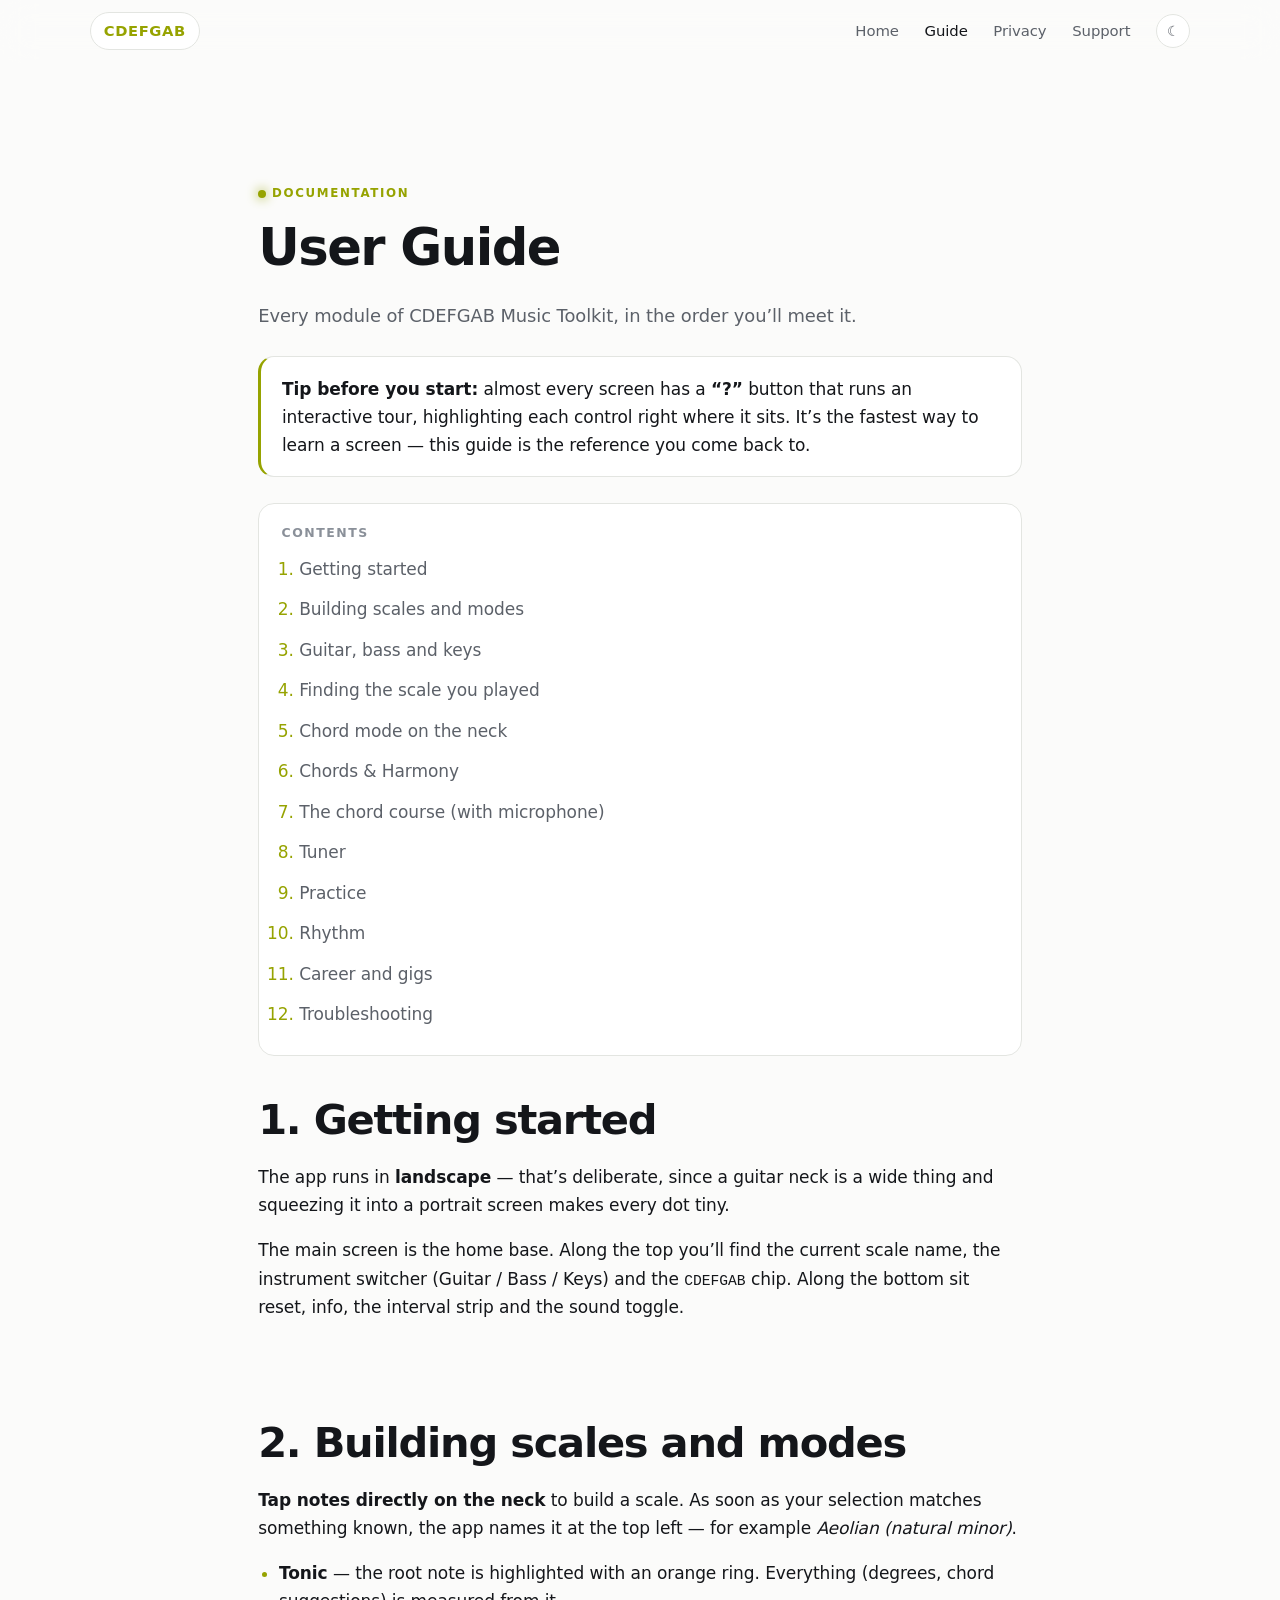
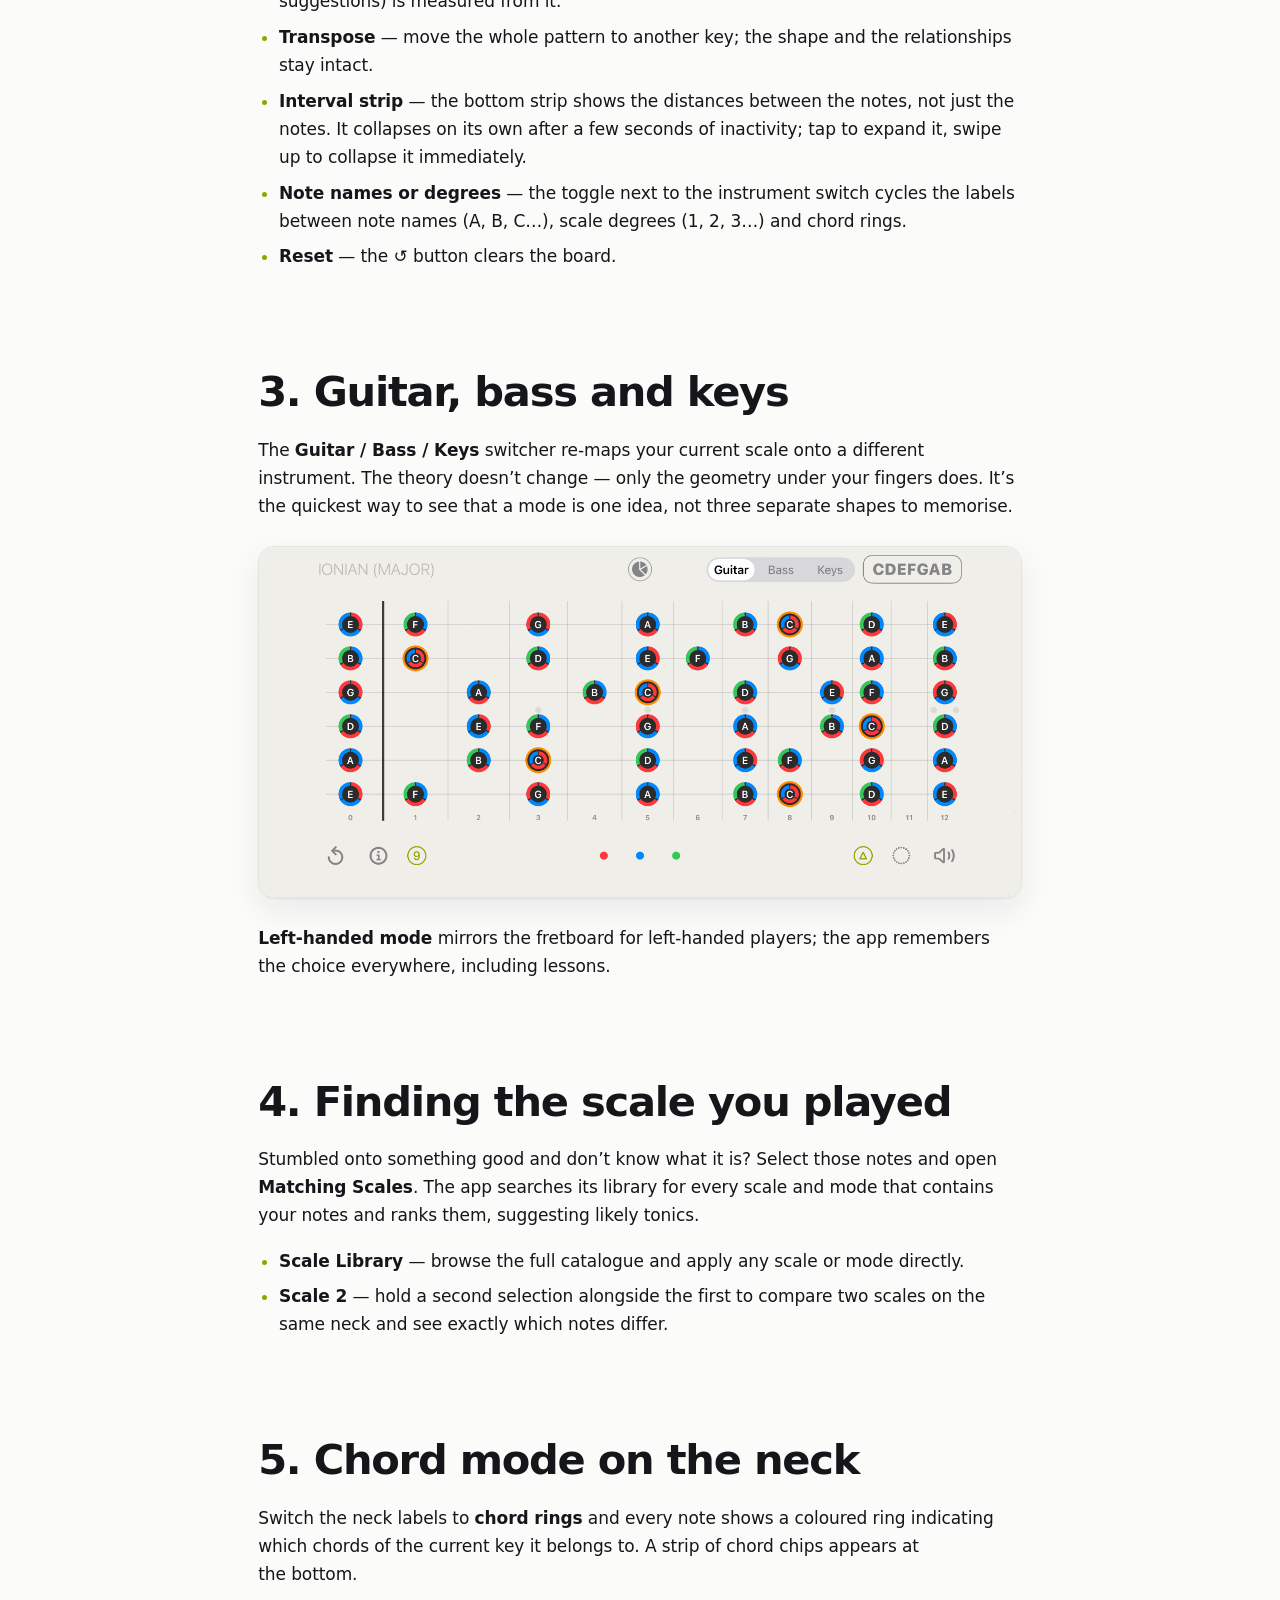
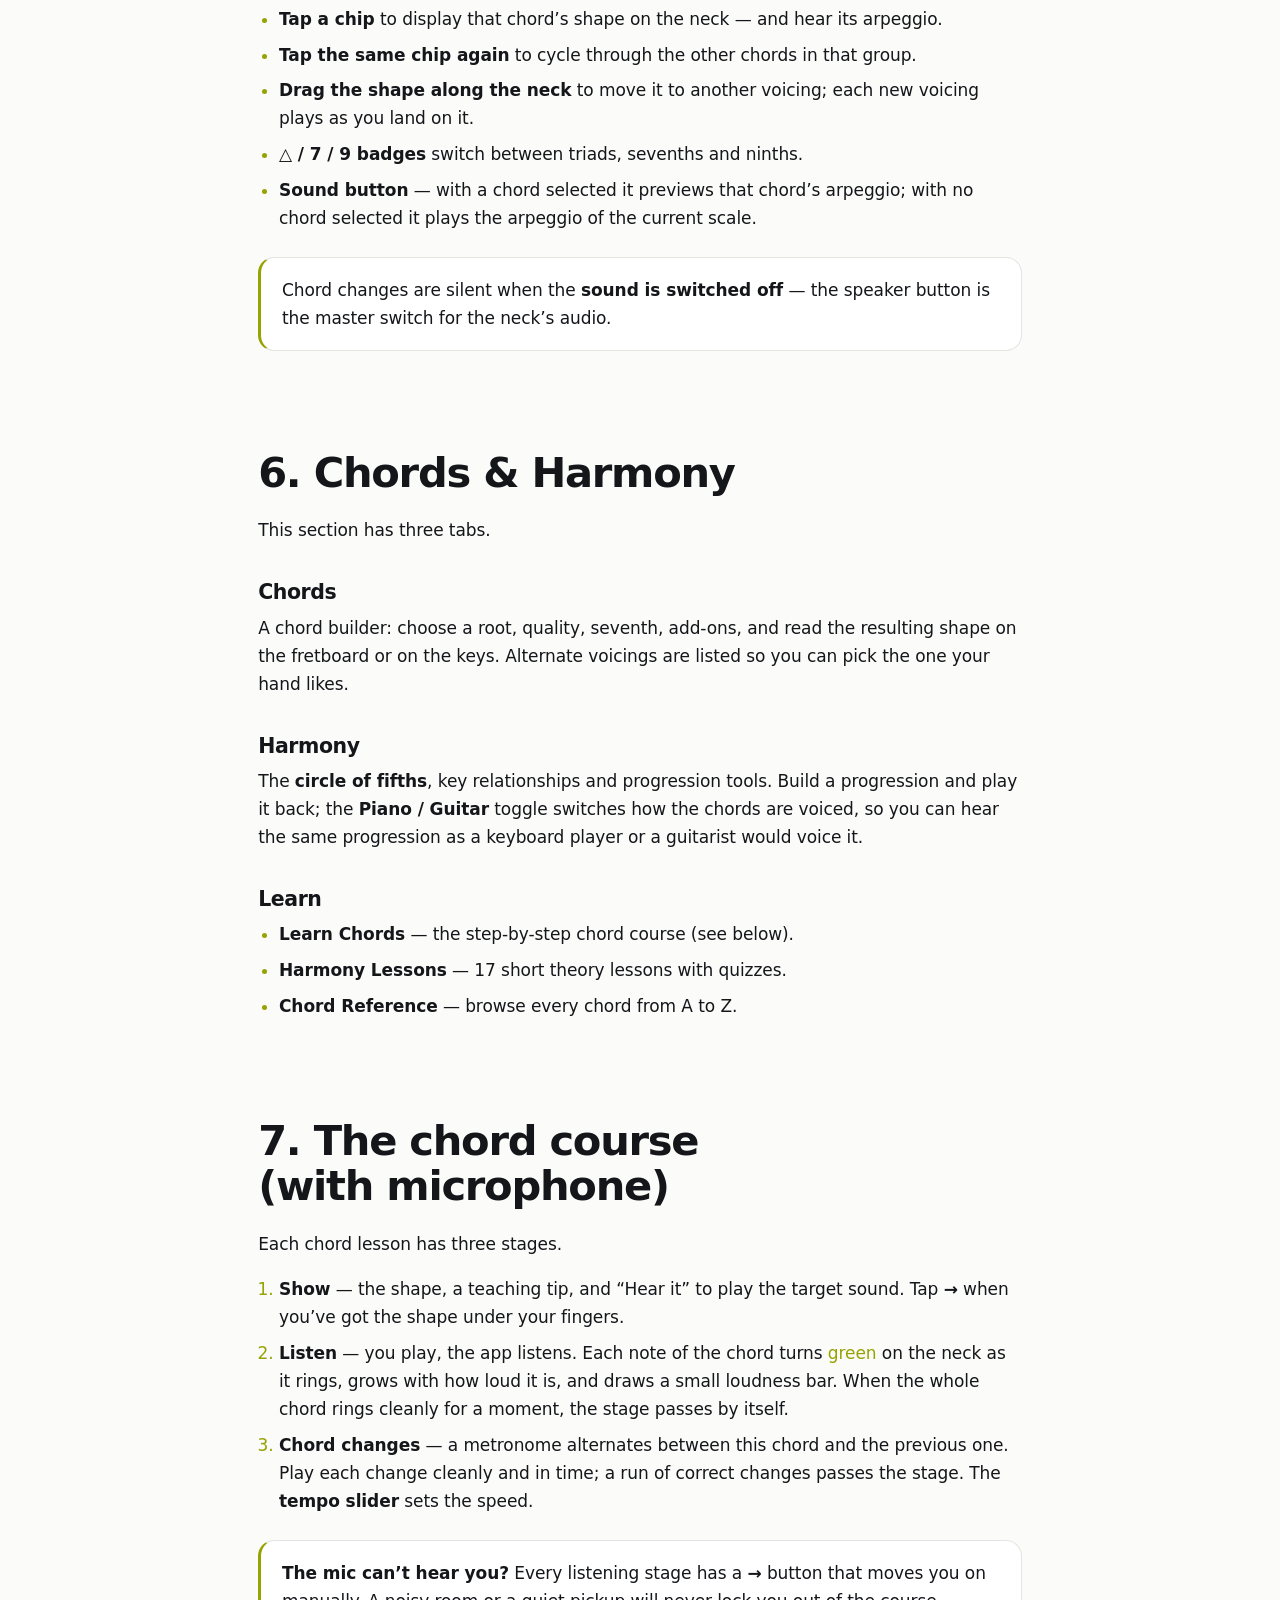
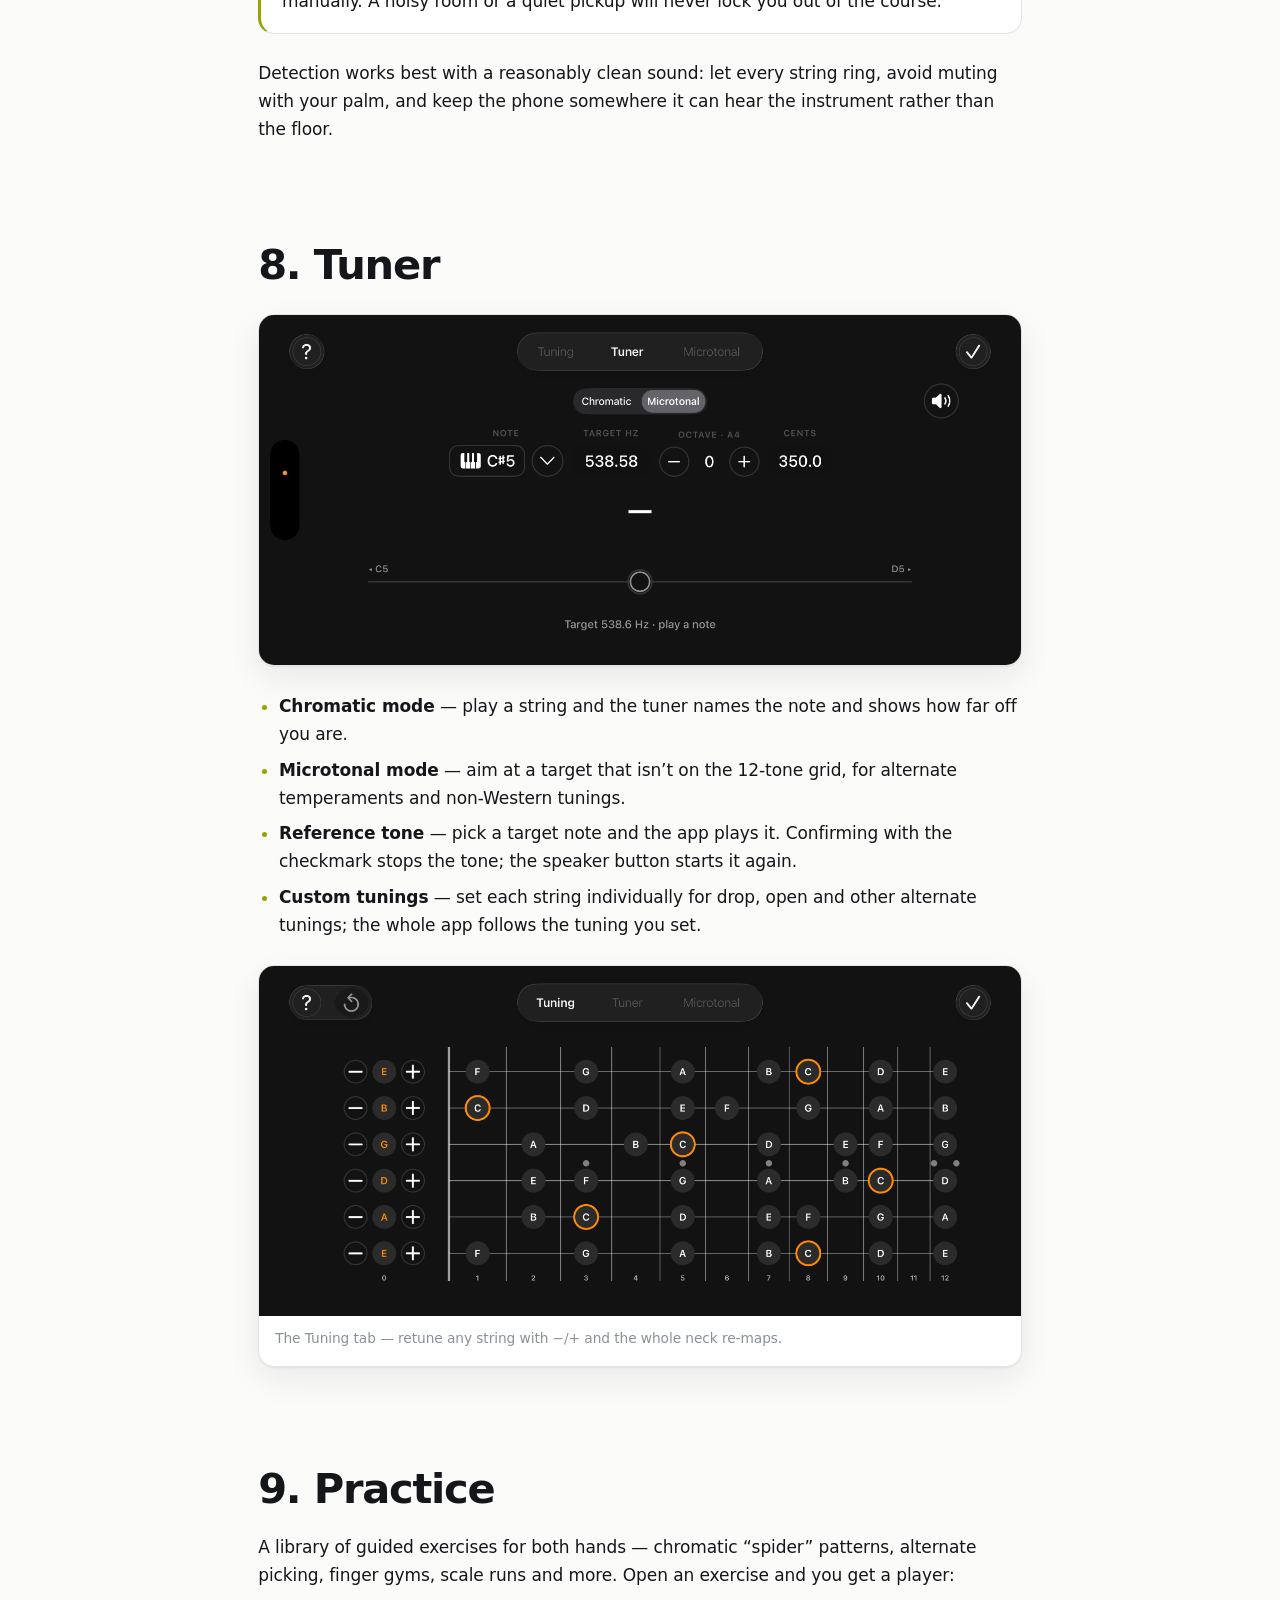
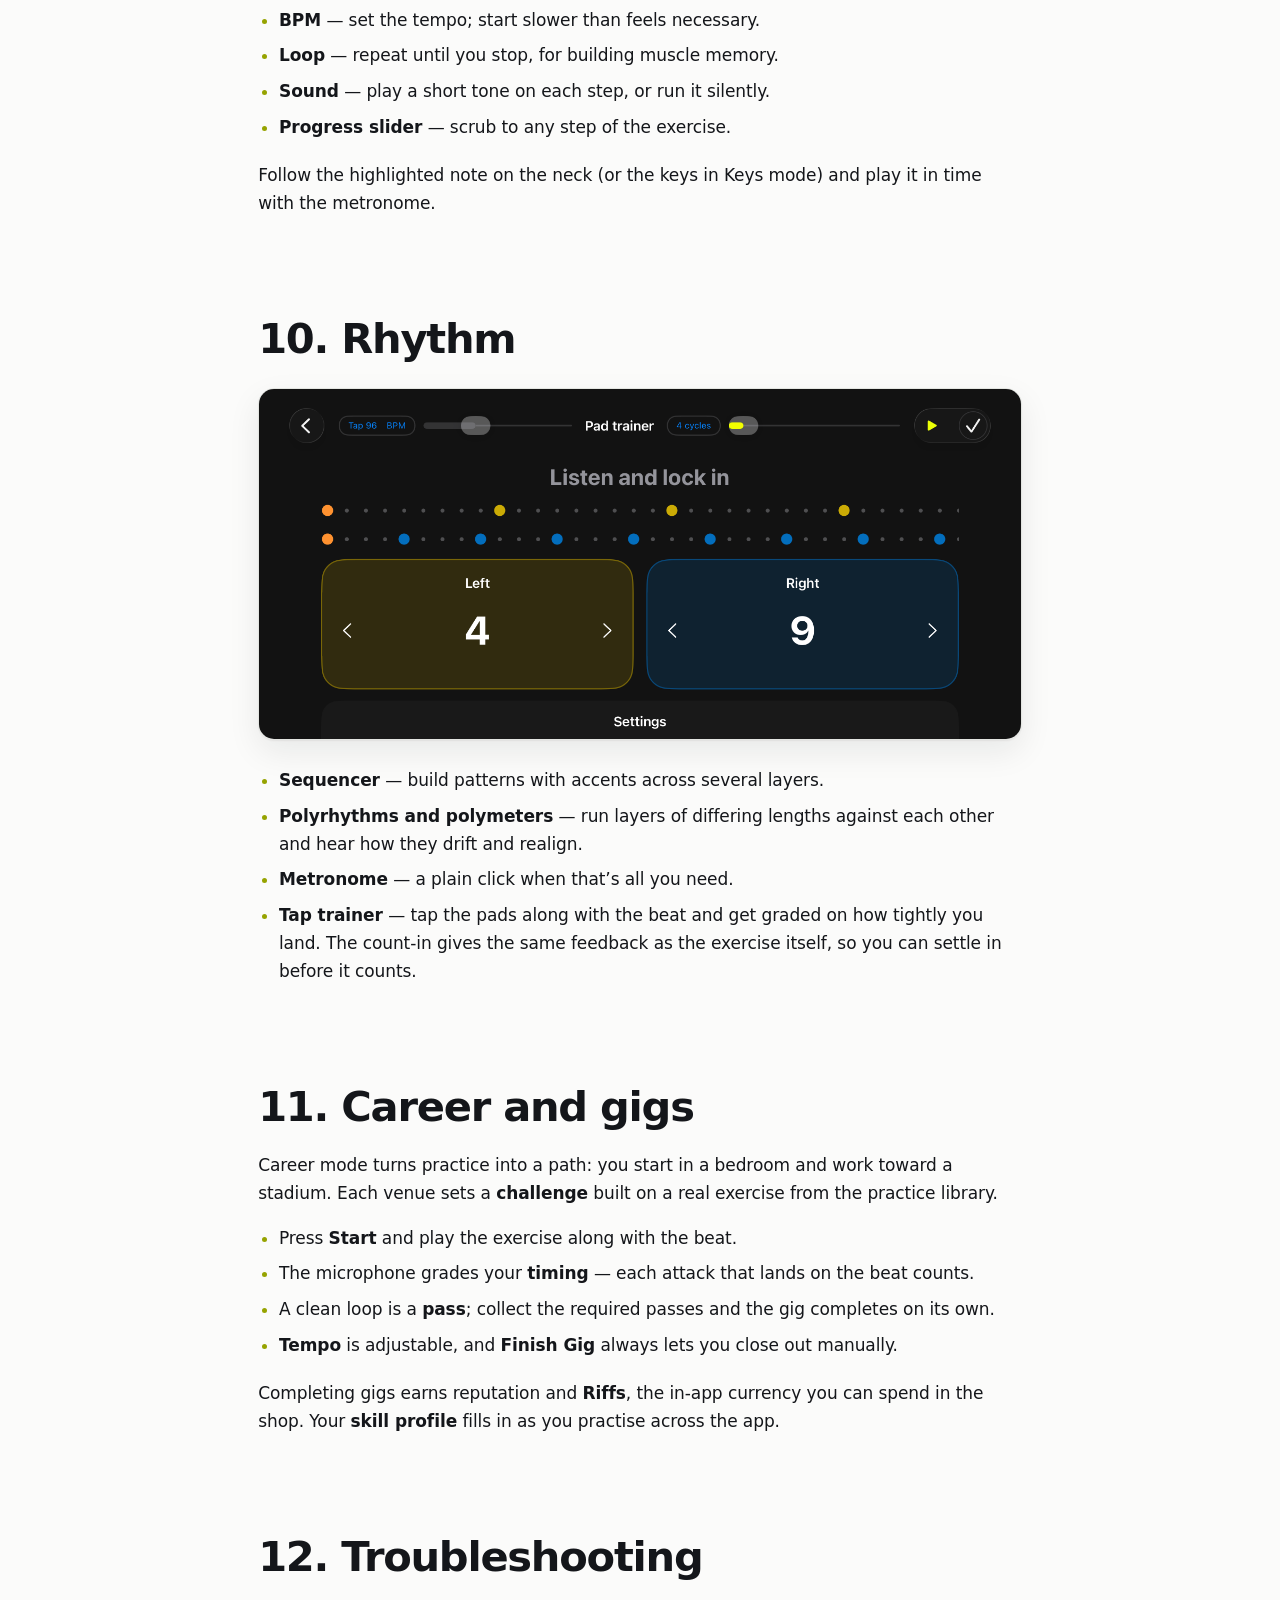
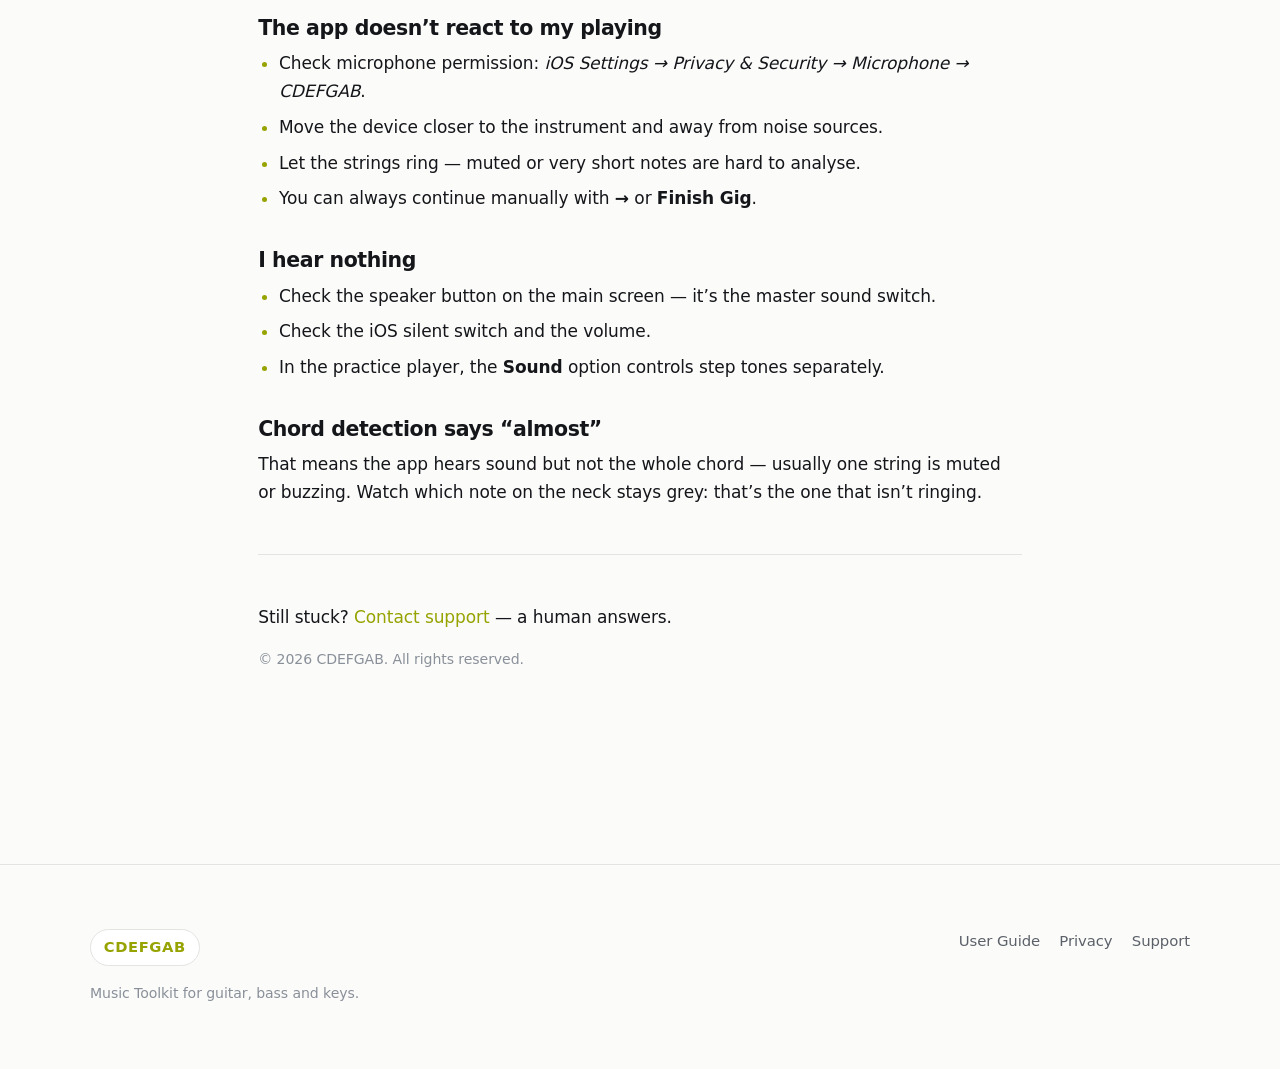
==== commit 12e03f24: "Matched A Dorian screenshots for the three-instrument section" ====
--- a/guide.html
+++ b/guide.html
@@ -183,6 +183,10 @@
       <li><strong>Custom tunings</strong> — set each string individually for drop, open and other
         alternate tunings; the whole app follows the tuning you set.</li>
     </ul>
+    <figure class="shot" style="margin:1.6rem 0">
+      <img src="assets/screens/tuning-custom.png" alt="The Tuning tab: each string re-tuned individually, with the neck updating to match" loading="lazy" decoding="async">
+      <figcaption style="padding:0 1rem 1rem">The Tuning tab — retune any string with −/+ and the whole neck re-maps.</figcaption>
+    </figure>
 
     <h2 id="practice">9. Practice</h2>
     <p>
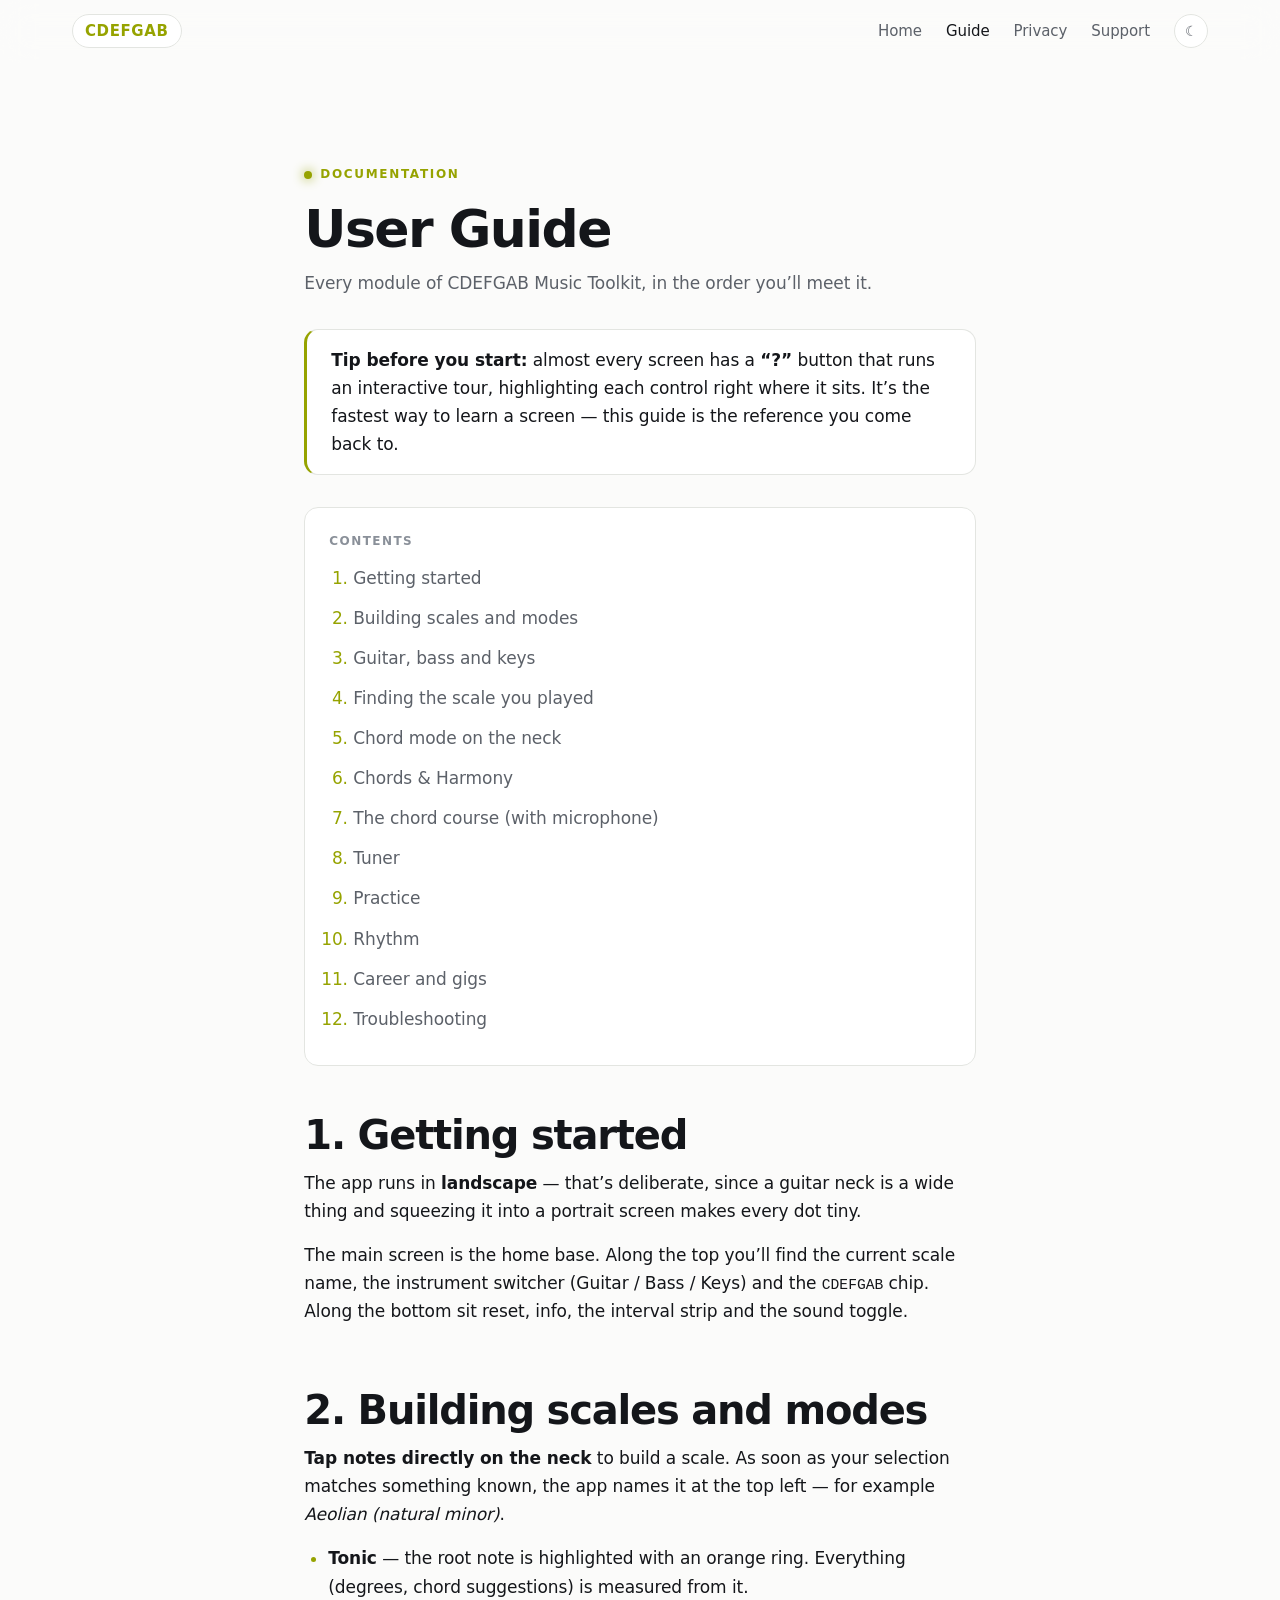
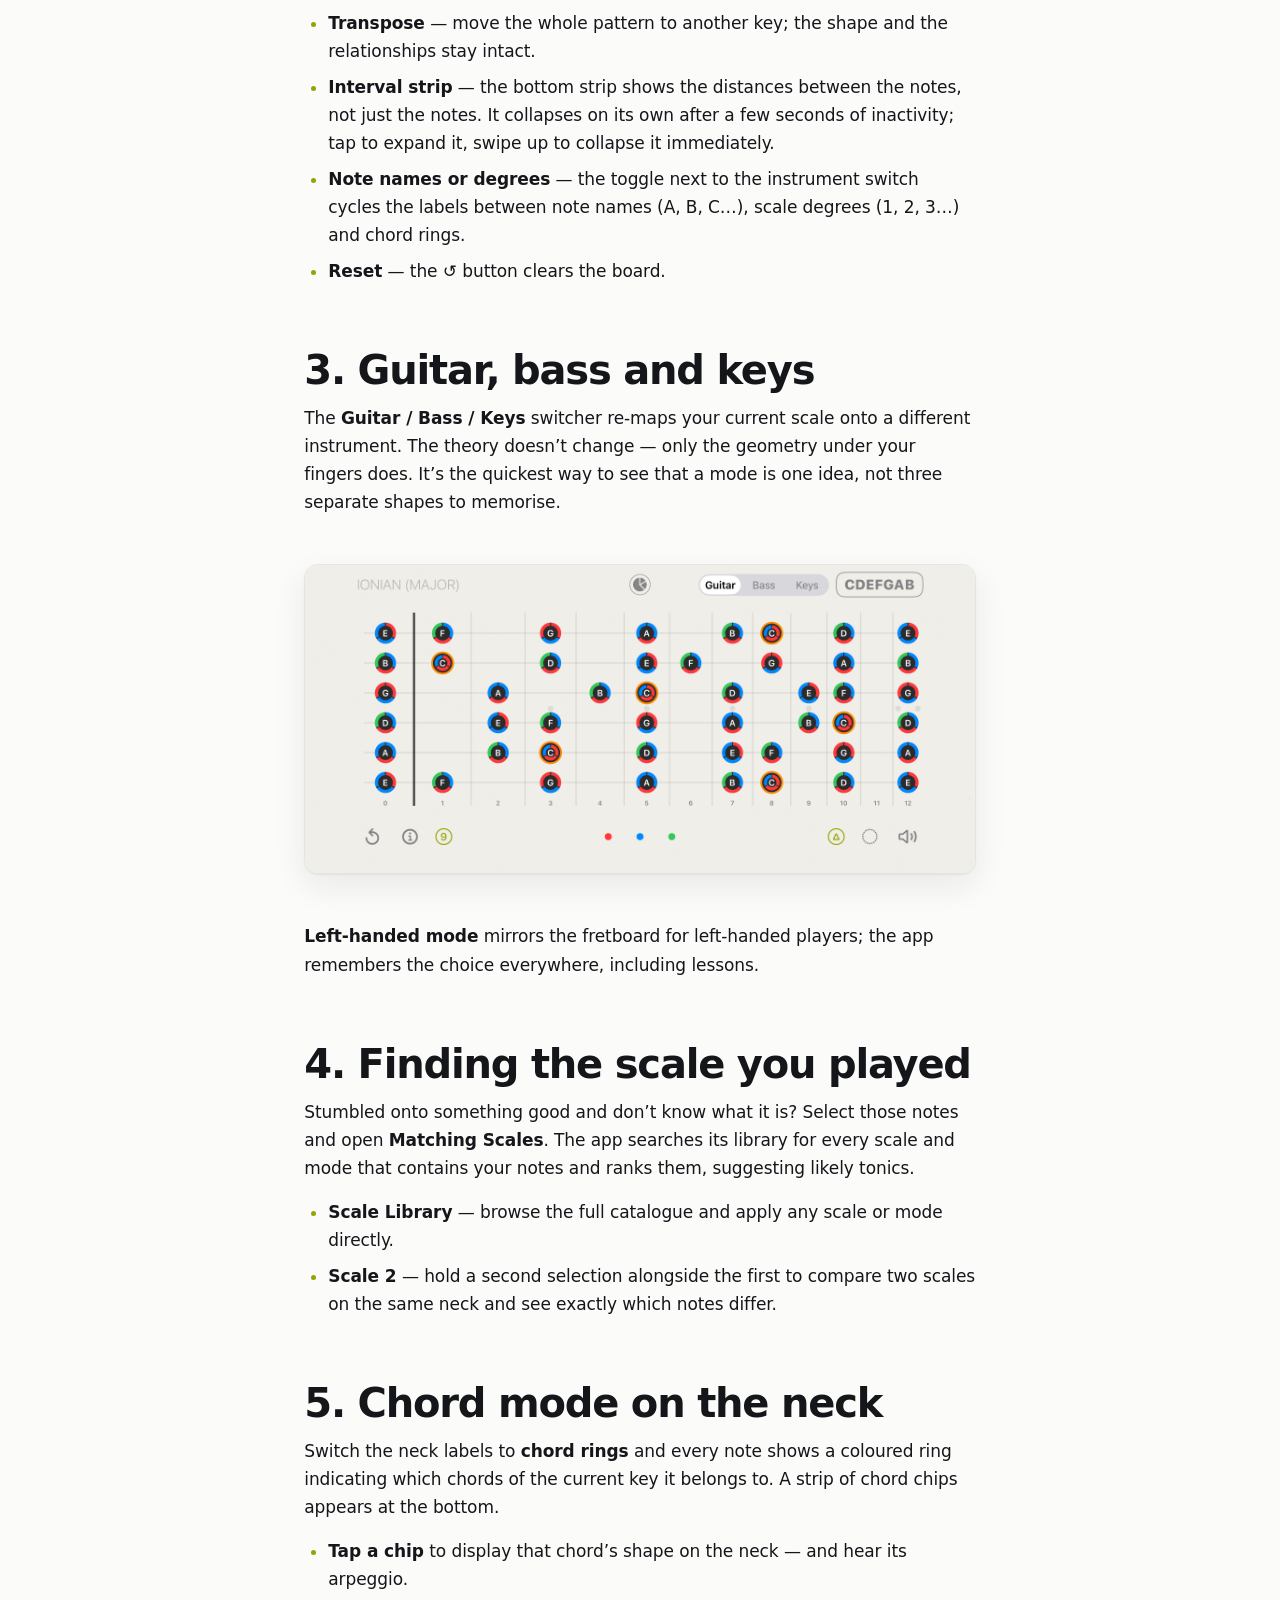
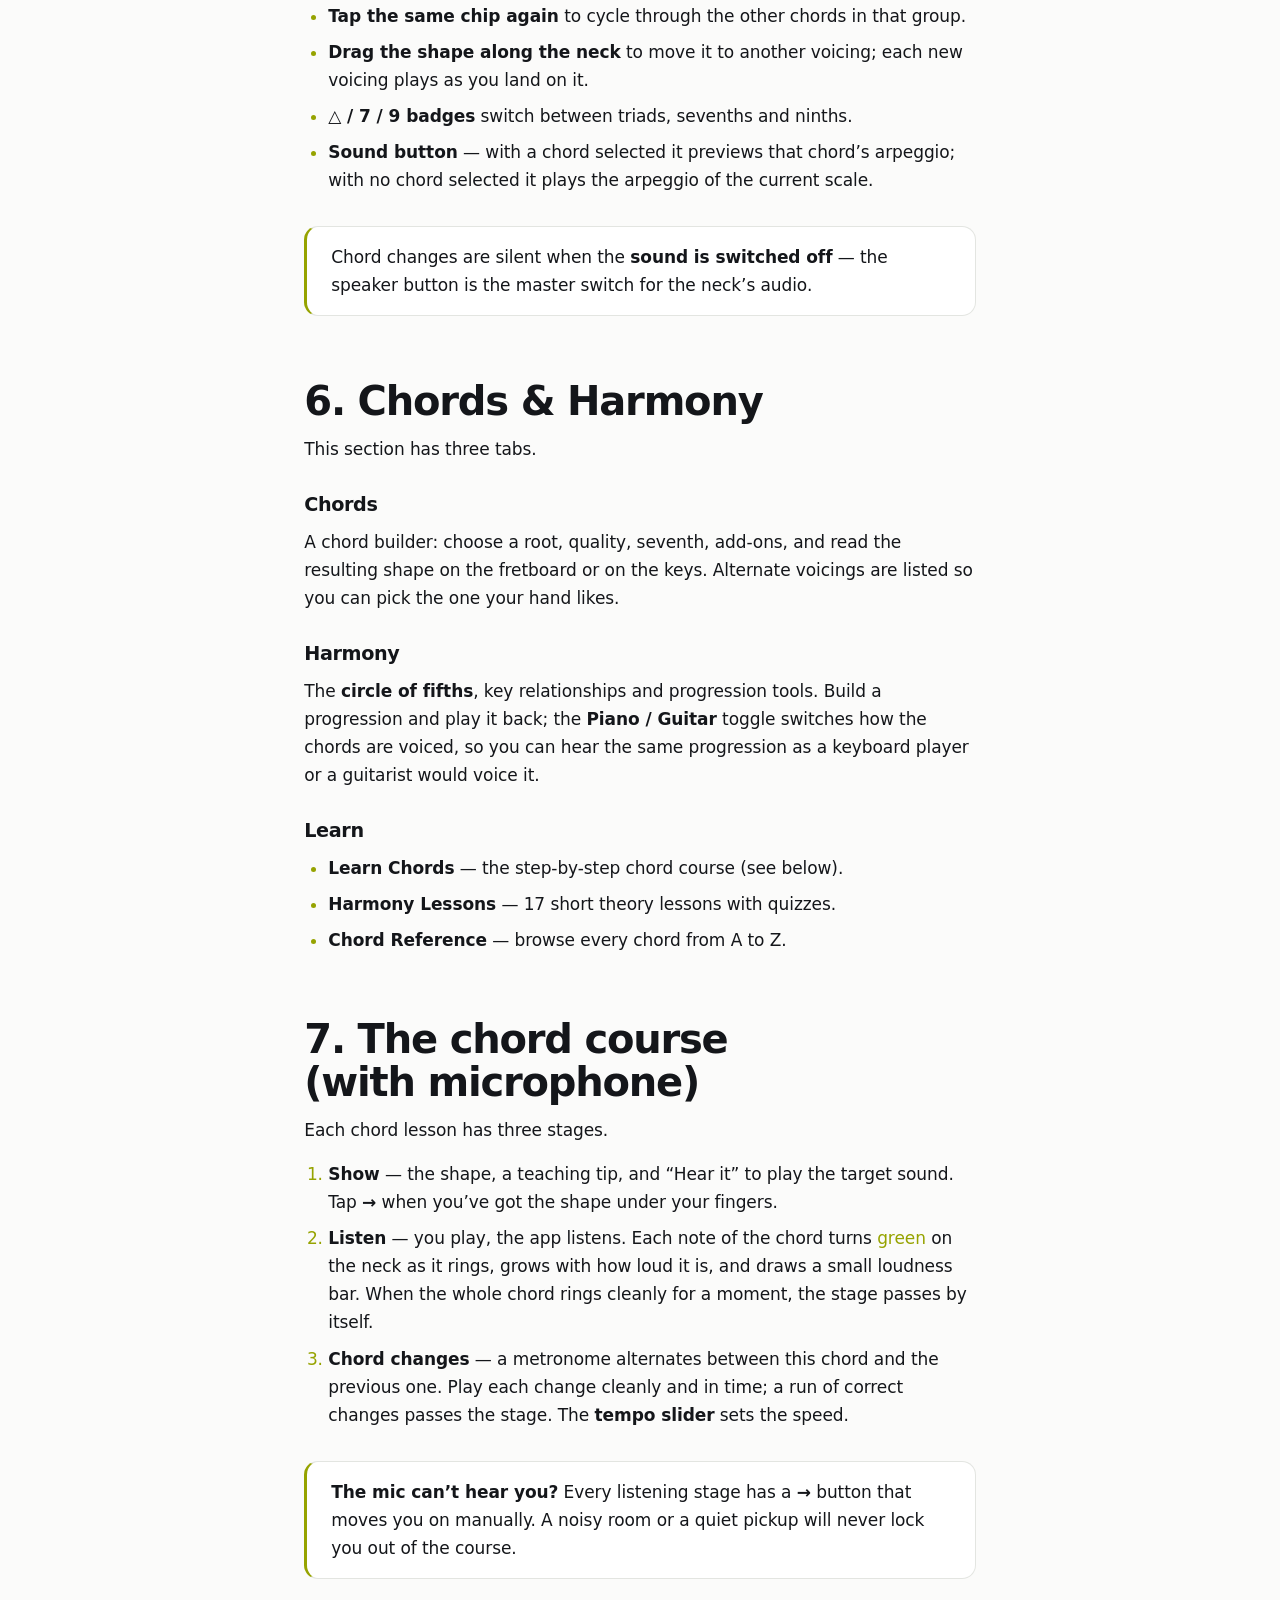
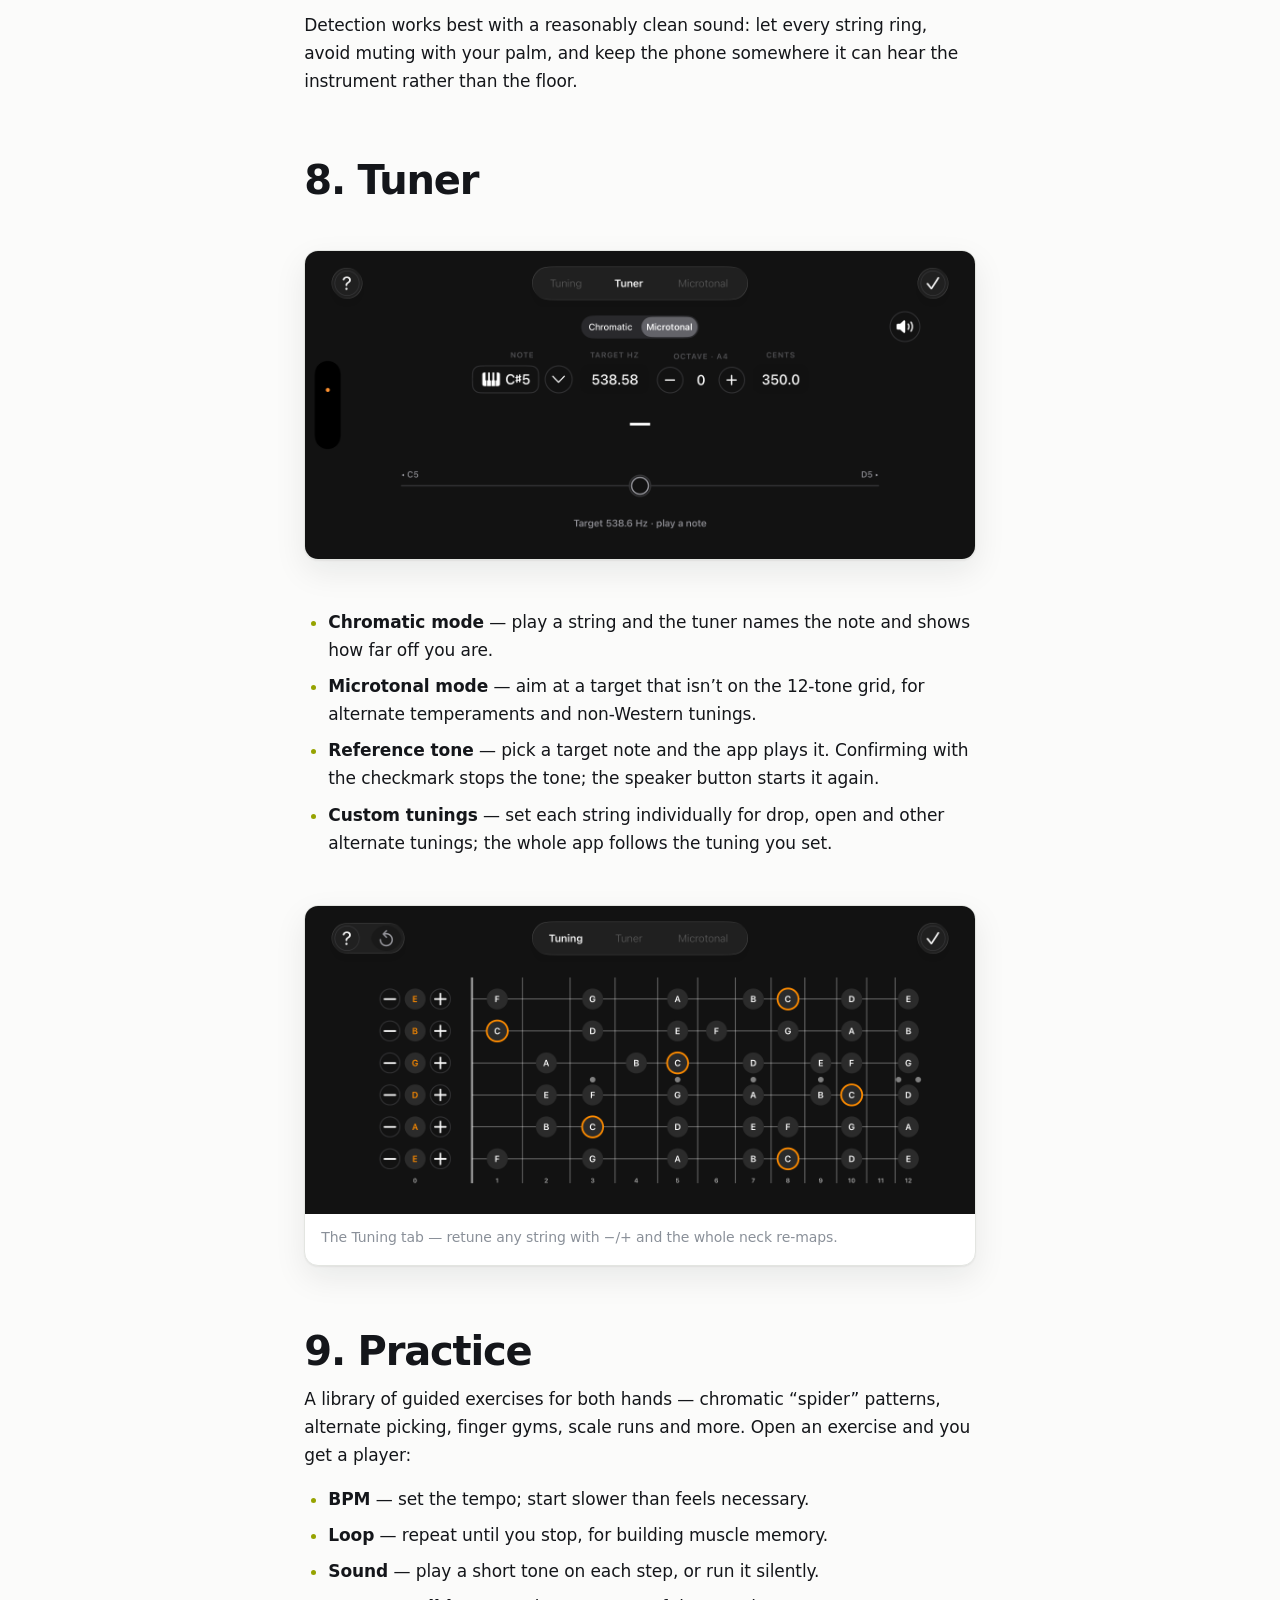
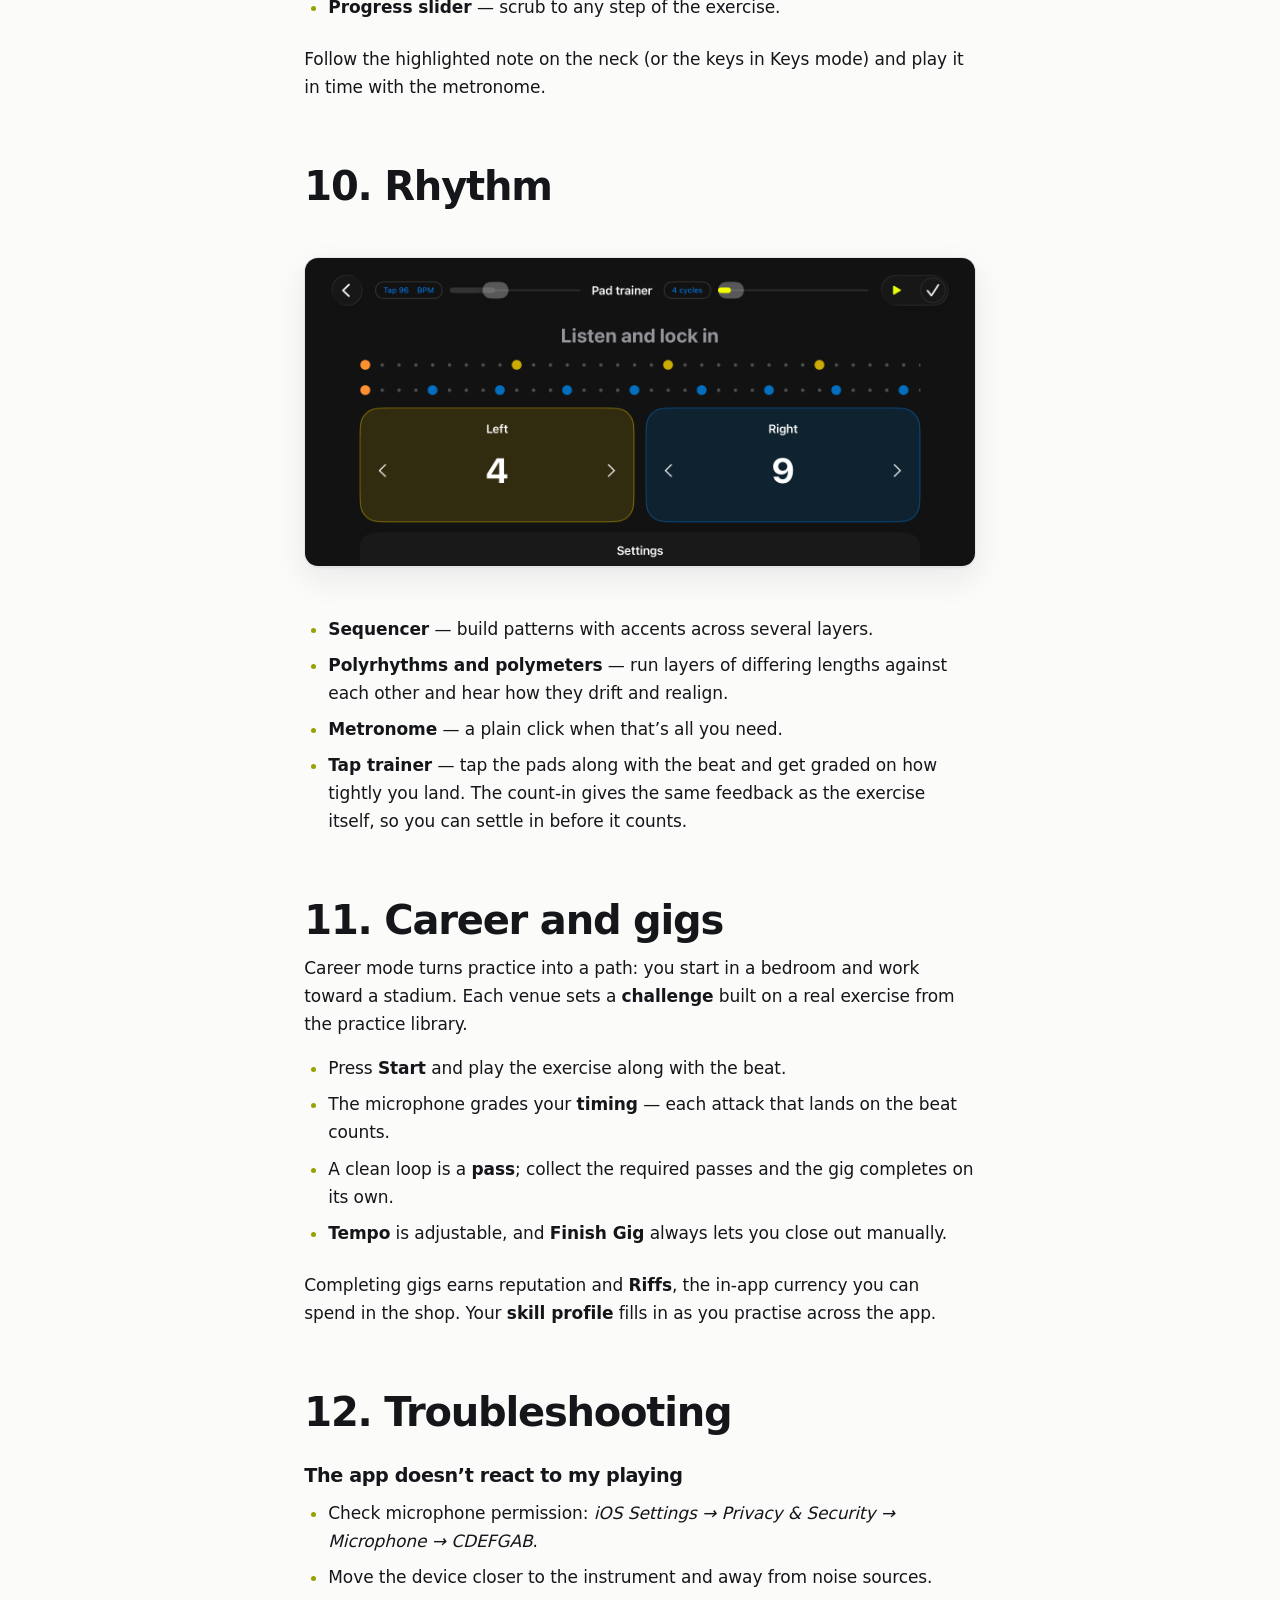
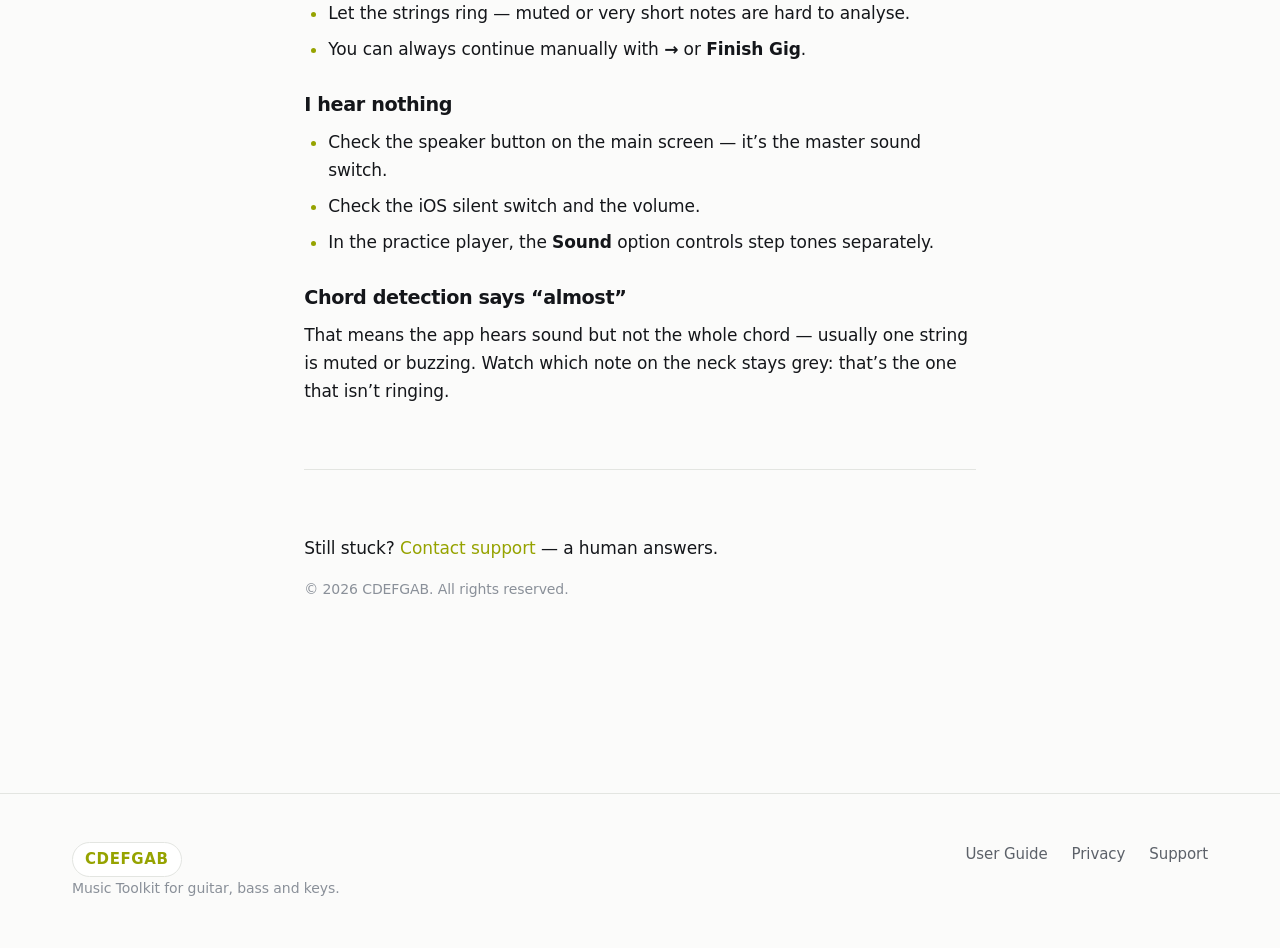
==== commit 53f74339: "Modular spacing scale, responsive grid, no inline styles" ====
--- a/guide.html
+++ b/guide.html
@@ -34,7 +34,7 @@
 <section>
   <div class="wrap doc">
     <p class="eyebrow">Documentation</p>
-    <h1 style="font-size:clamp(2rem,4.5vw,3.2rem)">User Guide</h1>
+    <h1>User Guide</h1>
     <p class="lead">Every module of CDEFGAB Music Toolkit, in the order you’ll meet it.</p>
 
     <div class="callout">
@@ -93,7 +93,7 @@
       instrument. The theory doesn’t change — only the geometry under your fingers does. It’s the
       quickest way to see that a mode is one idea, not three separate shapes to memorise.
     </p>
-    <figure class="shot" style="margin:1.6rem 0">
+    <figure class="shot">
       <img src="assets/screens/light-ionian.png" alt="A scale on the guitar neck in light appearance" loading="lazy" decoding="async">
     </figure>
     <p><strong>Left-handed mode</strong> mirrors the fretboard for left-handed players; the app
@@ -154,7 +154,7 @@
       <li><strong>Show</strong> — the shape, a teaching tip, and “Hear it” to play the target sound.
         Tap <strong>→</strong> when you’ve got the shape under your fingers.</li>
       <li><strong>Listen</strong> — you play, the app listens. Each note of the chord turns
-        <span style="color:var(--accent)">green</span> on the neck as it rings, grows with how loud
+        <span class="hl">green</span> on the neck as it rings, grows with how loud
         it is, and draws a small loudness bar. When the whole chord rings cleanly for a moment, the
         stage passes by itself.</li>
       <li><strong>Chord changes</strong> — a metronome alternates between this chord and the previous
@@ -170,7 +170,7 @@
       your palm, and keep the phone somewhere it can hear the instrument rather than the floor.</p>
 
     <h2 id="tuner">8. Tuner</h2>
-    <figure class="shot" style="margin:1.6rem 0">
+    <figure class="shot">
       <img src="assets/screens/tuner-microtonal.png" alt="The microtonal tuner" loading="lazy" decoding="async">
     </figure>
     <ul>
@@ -183,9 +183,9 @@
       <li><strong>Custom tunings</strong> — set each string individually for drop, open and other
         alternate tunings; the whole app follows the tuning you set.</li>
     </ul>
-    <figure class="shot" style="margin:1.6rem 0">
+    <figure class="shot">
       <img src="assets/screens/tuning-custom.png" alt="The Tuning tab: each string re-tuned individually, with the neck updating to match" loading="lazy" decoding="async">
-      <figcaption style="padding:0 1rem 1rem">The Tuning tab — retune any string with −/+ and the whole neck re-maps.</figcaption>
+      <figcaption>The Tuning tab — retune any string with −/+ and the whole neck re-maps.</figcaption>
     </figure>
 
     <h2 id="practice">9. Practice</h2>
@@ -203,7 +203,7 @@
       the metronome.</p>
 
     <h2 id="rhythm">10. Rhythm</h2>
-    <figure class="shot" style="margin:1.6rem 0">
+    <figure class="shot">
       <img src="assets/screens/pad-trainer.png" alt="The pad trainer with two rhythm layers" loading="lazy" decoding="async">
     </figure>
     <ul>
@@ -259,7 +259,7 @@
   <div class="wrap footer-grid">
     <div>
       <a class="wordmark" href="index.html"><b>CDEFGAB</b></a>
-      <p class="copy" style="margin-top:1rem">Music Toolkit for guitar, bass and keys.</p>
+      <p class="copy">Music Toolkit for guitar, bass and keys.</p>
     </div>
     <nav class="footer-links" aria-label="Footer">
       <a href="guide.html">User Guide</a>
--- a/assets/style.css
+++ b/assets/style.css
@@ -1,22 +1,28 @@
 /* ==========================================================================
    CDEFGAB Music Toolkit — site design system
    Mirrors the app: dark-first canvas, neon-lime accent (#E0F500), orange
-   tonic accent (#FF8C00), soft raised cards, generous landscape-ish rhythm.
+   tonic accent (#FF8C00), soft raised cards.
    No dependencies, no build step — works as-is on GitHub Pages.
+
+   Structure:
+     1. Tokens (colour, spacing scale, grid, breakpoints)
+     2. Base + typography
+     3. Layout primitives (container, section, grid)
+     4. Components (header, buttons, cards, media, docs, FAQ, footer)
+     5. Motion + a11y
    ========================================================================== */
 
-/* ---------- tokens ---------- */
+/* ------------------------------------------------------------------ 1. TOKENS */
 :root {
   color-scheme: dark light;
 
-  /* brand — taken straight from AppMenuStyling */
+  /* --- brand: taken straight from AppMenuStyling --- */
   --lime: #E0F500;
-  --lime-dim: #B5C506;
   --orange: #FF8C00;
   --sky: #007EF5;
   --red: #F53E33;
 
-  /* dark canvas (default) */
+  /* --- dark canvas (default) --- */
   --bg: #0A0B0C;
   --bg-elev: #131517;
   --card: #16181A;
@@ -28,39 +34,48 @@
   --accent: var(--lime);
   --accent-ink: #0A0B0C;
 
-  /* scale */
-  --r-sm: 10px;
-  --r-md: 16px;
-  --r-lg: 24px;
+  /* --- SPACING SCALE — one 8px module, no ad-hoc values anywhere --- */
+  --s-1: 0.25rem;   /*  4px */
+  --s-2: 0.5rem;    /*  8px */
+  --s-3: 0.75rem;   /* 12px */
+  --s-4: 1rem;      /* 16px */
+  --s-5: 1.5rem;    /* 24px */
+  --s-6: 2rem;      /* 32px */
+  --s-7: 3rem;      /* 48px */
+  --s-8: 4rem;      /* 64px */
+  --s-9: 6rem;      /* 96px */
+  --s-10: 8rem;     /* 128px */
+
+  /* Fluid steps built *from* the scale, so rhythm stays proportional. */
+  --space-section: clamp(var(--s-7), 8vw, var(--s-9));   /* vertical section rhythm */
+  --space-block:   clamp(var(--s-5), 4vw, var(--s-7));   /* between blocks in a section */
+  --gutter:        clamp(var(--s-4), 3vw, var(--s-6));   /* grid gutter + page inset */
+
+  /* --- grid --- */
+  --measure: 68ch;          /* comfortable reading width */
+  --maxw: 1200px;           /* container */
+  --col-min: 17rem;         /* min column before the grid re-flows */
+
+  /* --- radii --- */
+  --r-sm: 0.5rem;
+  --r-md: 0.875rem;
+  --r-lg: 1.25rem;
   --r-pill: 999px;
-  --pad: clamp(20px, 4vw, 40px);
-  --gap: clamp(16px, 2.4vw, 28px);
-  --maxw: 1180px;
 
   --shadow: 0 1px 0 rgba(255, 255, 255, .04) inset, 0 12px 40px rgba(0, 0, 0, .45);
   --ring: 0 0 0 3px color-mix(in srgb, var(--accent) 35%, transparent);
-
   --ease: cubic-bezier(.22, .68, 0, 1);
 }
 
 /* Light appearance mirrors the app's light mode: chartreuse instead of neon. */
 @media (prefers-color-scheme: light) {
   :root {
-    --bg: #FBFBFA;
-    --bg-elev: #FFFFFF;
-    --card: #FFFFFF;
-    --card-2: #F4F5F3;
-    --line: #E3E5E1;
-    --text: #14161A;
-    --muted: #5C6169;
-    --faint: #8A9099;
-    --accent: #96A300;
-    --accent-ink: #FFFFFF;
+    --bg: #FBFBFA; --bg-elev: #FFFFFF; --card: #FFFFFF; --card-2: #F4F5F3;
+    --line: #E3E5E1; --text: #14161A; --muted: #5C6169; --faint: #8A9099;
+    --accent: #96A300; --accent-ink: #FFFFFF;
     --shadow: 0 1px 2px rgba(16, 20, 24, .06), 0 12px 32px rgba(16, 20, 24, .08);
   }
 }
-
-/* Manual override wins over the media query in both directions. */
 :root[data-theme="dark"] {
   color-scheme: dark;
   --bg: #0A0B0C; --bg-elev: #131517; --card: #16181A; --card-2: #1C1F22;
@@ -76,9 +91,8 @@
   --shadow: 0 1px 2px rgba(16,20,24,.06), 0 12px 32px rgba(16,20,24,.08);
 }
 
-/* ---------- base ---------- */
+/* -------------------------------------------------------- 2. BASE + TYPOGRAPHY */
 *, *::before, *::after { box-sizing: border-box; }
-
 html { -webkit-text-size-adjust: 100%; scroll-behavior: smooth; }
 @media (prefers-reduced-motion: reduce) { html { scroll-behavior: auto; } }
 
@@ -87,7 +101,7 @@
   background: var(--bg);
   color: var(--text);
   font-family: -apple-system, BlinkMacSystemFont, "SF Pro Text", "Segoe UI", Inter, system-ui, sans-serif;
-  font-size: clamp(15px, .55vw + 14px, 17px);
+  font-size: clamp(0.95rem, 0.55vw + 0.88rem, 1.0625rem);
   line-height: 1.65;
   letter-spacing: -.005em;
   -webkit-font-smoothing: antialiased;
@@ -108,36 +122,43 @@
 }
 
 img, video, svg { max-width: 100%; height: auto; display: block; }
-
 a { color: var(--accent); text-decoration: none; }
 a:hover { text-decoration: underline; text-underline-offset: 3px; }
-
-:focus-visible { outline: none; box-shadow: var(--ring); border-radius: 6px; }
-
-/* ---------- typography ---------- */
+:focus-visible { outline: none; box-shadow: var(--ring); border-radius: var(--r-sm); }
+
+/* Type scale — one ratio, fluid between breakpoints. */
 h1, h2, h3, h4 {
-  margin: 0 0 .5em;
+  margin: 0 0 var(--s-3);
   line-height: 1.08;
   letter-spacing: -.03em;
   font-weight: 680;
   text-wrap: balance;
 }
-h1 { font-size: clamp(2.4rem, 6vw, 4.4rem); }
-h2 { font-size: clamp(1.7rem, 3.4vw, 2.6rem); }
-h3 { font-size: clamp(1.15rem, 1.6vw, 1.35rem); letter-spacing: -.02em; }
-p  { margin: 0 0 1em; text-wrap: pretty; }
-p.lead { font-size: clamp(1.05rem, 1.4vw, 1.3rem); color: var(--muted); max-width: 62ch; }
+h1 { font-size: clamp(2.25rem, 5.5vw, 4.25rem); }
+h2 { font-size: clamp(1.625rem, 3.2vw, 2.5rem); }
+h3 { font-size: clamp(1.125rem, 1.5vw, 1.3125rem); letter-spacing: -.02em; }
+h4 { font-size: 1rem; }
+p  { margin: 0 0 var(--s-4); text-wrap: pretty; }
+p:last-child { margin-bottom: 0; }
+
+.lead {
+  font-size: clamp(1.0625rem, 1.3vw, 1.25rem);
+  color: var(--muted);
+  max-width: var(--measure);
+}
+.note { color: var(--faint); font-size: 0.9rem; }
+.copy { color: var(--faint); font-size: 0.875rem; margin: 0; }
+.updated { color: var(--faint); font-size: 0.9rem; }
 
 .eyebrow {
-  display: inline-flex; align-items: center; gap: .5em;
-  font-size: .74rem; font-weight: 660; letter-spacing: .14em; text-transform: uppercase;
+  display: inline-flex; align-items: center; gap: var(--s-2);
+  font-size: 0.75rem; font-weight: 660; letter-spacing: .14em; text-transform: uppercase;
   color: var(--accent);
-  margin: 0 0 1rem;
+  margin: 0 0 var(--s-4);
 }
 .eyebrow::before {
-  content: ""; width: 8px; height: 8px; border-radius: 50%;
-  background: var(--accent);
-  box-shadow: 0 0 12px var(--accent);
+  content: ""; width: var(--s-2); height: var(--s-2); border-radius: 50%;
+  background: var(--accent); box-shadow: 0 0 12px var(--accent);
 }
 
 .mono {
@@ -145,16 +166,47 @@
   font-size: .86em; letter-spacing: 0;
 }
 
-/* ---------- layout ---------- */
-.wrap { width: 100%; max-width: var(--maxw); margin-inline: auto; padding-inline: var(--pad); position: relative; z-index: 1; }
-section { padding-block: clamp(56px, 9vw, 120px); position: relative; z-index: 1; }
-.section-head { max-width: 66ch; margin-bottom: clamp(28px, 4vw, 52px); }
-
-.grid { display: grid; gap: var(--gap); }
-.grid-2 { grid-template-columns: repeat(auto-fit, minmax(min(100%, 320px), 1fr)); }
-.grid-3 { grid-template-columns: repeat(auto-fit, minmax(min(100%, 260px), 1fr)); }
-
-/* ---------- header ---------- */
+/* ------------------------------------------------- 3. LAYOUT PRIMITIVES */
+.wrap {
+  width: 100%;
+  max-width: var(--maxw);
+  margin-inline: auto;
+  padding-inline: var(--gutter);
+  position: relative;
+  z-index: 1;
+}
+
+section { padding-block: var(--space-section); position: relative; z-index: 1; }
+section + section { padding-top: 0; }          /* one rhythm between sections, not two */
+
+.section-head { max-width: var(--measure); margin-bottom: var(--space-block); }
+.section-head > :last-child { margin-bottom: 0; }
+
+/* Auto-reflowing grid: 3 → 2 → 1 columns, driven by --col-min, not media queries. */
+.grid { display: grid; gap: var(--gutter); }
+.grid-2 { grid-template-columns: repeat(auto-fit, minmax(min(100%, 20rem), 1fr)); }
+.grid-3 { grid-template-columns: repeat(auto-fit, minmax(min(100%, var(--col-min)), 1fr)); }
+
+/* Two-up feature block. Stacks below the medium breakpoint. */
+.split { display: grid; gap: var(--space-block); align-items: center; grid-template-columns: 1fr; }
+@media (min-width: 56.25em) {           /* 900px */
+  .split { grid-template-columns: 1.05fr 1fr; }
+  .split.rev > :first-child { order: 2; }
+}
+
+/* A split that follows another block inside the same section. */
+.split-follow { margin-top: var(--space-block); }
+
+/* Vertical rhythm helper — replaces one-off margins. */
+.stack > * + * { margin-top: var(--s-5); }
+.stack-tight > * + * { margin-top: var(--s-3); }
+
+/* Inline accent for a word in running text. */
+.hl { color: var(--accent); }
+
+/* ------------------------------------------------------- 4. COMPONENTS */
+
+/* --- header --- */
 .site-header {
   position: sticky; top: 0; z-index: 50;
   background: color-mix(in srgb, var(--bg) 76%, transparent);
@@ -164,18 +216,19 @@
   transition: border-color .3s var(--ease);
 }
 .site-header.is-stuck { border-bottom-color: var(--line); }
-.nav { display: flex; align-items: center; gap: clamp(12px, 2vw, 28px); min-height: 62px; }
-.nav-links { display: flex; gap: clamp(12px, 2vw, 26px); margin-left: auto; align-items: center; }
-.nav-links a { color: var(--muted); font-size: .93rem; font-weight: 520; }
+.nav { display: flex; align-items: center; gap: var(--s-4); min-height: 3.875rem; }
+.nav-links { display: flex; gap: var(--s-4); margin-left: auto; align-items: center; }
+.nav-links a { color: var(--muted); font-size: 0.9375rem; font-weight: 520; }
 .nav-links a:hover, .nav-links a[aria-current="page"] { color: var(--text); text-decoration: none; }
-@media (max-width: 620px) { .nav-links a.opt { display: none; } }
+@media (min-width: 48em) { .nav-links { gap: var(--s-5); } }
+@media (max-width: 38.75em) { .nav-links a.opt { display: none; } }
 
 /* Wordmark — echoes the CDEFGAB pill chip in the app's title bar. */
 .wordmark {
-  display: inline-flex; align-items: center; gap: .55rem;
+  display: inline-flex; align-items: center;
   font-weight: 700; letter-spacing: .04em; color: var(--text);
   border: 1px solid var(--line); border-radius: var(--r-pill);
-  padding: .34rem .8rem; font-size: .92rem;
+  padding: var(--s-1) var(--s-3); font-size: 0.9375rem;
   background: var(--card);
 }
 .wordmark:hover { text-decoration: none; border-color: color-mix(in srgb, var(--accent) 50%, var(--line)); }
@@ -184,16 +237,17 @@
 .theme-toggle {
   appearance: none; border: 1px solid var(--line); background: var(--card);
   color: var(--muted); border-radius: var(--r-pill); cursor: pointer;
-  width: 34px; height: 34px; display: grid; place-items: center; font-size: .9rem;
+  width: 2.125rem; height: 2.125rem; display: grid; place-items: center; font-size: 0.9rem;
   transition: color .2s, border-color .2s;
 }
 .theme-toggle:hover { color: var(--text); border-color: var(--accent); }
 
-/* ---------- buttons ---------- */
+/* --- buttons --- */
 .btn {
-  display: inline-flex; align-items: center; justify-content: center; gap: .55em;
-  padding: .82em 1.5em; border-radius: var(--r-pill);
-  font-weight: 640; font-size: .98rem; letter-spacing: -.01em;
+  display: inline-flex; align-items: center; justify-content: center; gap: var(--s-2);
+  padding: var(--s-3) var(--s-5);
+  border-radius: var(--r-pill);
+  font-weight: 640; font-size: 1rem; letter-spacing: -.01em;
   border: 1px solid transparent; cursor: pointer;
   transition: transform .18s var(--ease), background-color .2s, border-color .2s, color .2s;
 }
@@ -203,84 +257,86 @@
 .btn-primary:hover { background: color-mix(in srgb, var(--accent) 86%, white); }
 .btn-ghost { border-color: var(--line); color: var(--text); background: var(--card); }
 .btn-ghost:hover { border-color: var(--accent); color: var(--accent); }
-.btn-row { display: flex; flex-wrap: wrap; gap: .75rem; margin-top: 2rem; }
-
-/* ---------- cards ---------- */
+.btn-row { display: flex; flex-wrap: wrap; gap: var(--s-3); margin-top: var(--s-6); }
+.btn-row-lead { margin-bottom: var(--space-block); }
+
+/* --- cards --- */
 .card {
   background: var(--card);
   border: 1px solid var(--line);
   border-radius: var(--r-lg);
-  padding: clamp(20px, 2.4vw, 30px);
+  padding: var(--s-5);
   box-shadow: var(--shadow);
-  transition: border-color .25s var(--ease), transform .25s var(--ease);
-}
+  transition: border-color .25s var(--ease);
+}
+@media (min-width: 48em) { .card { padding: var(--s-6); } }
 .card:hover { border-color: color-mix(in srgb, var(--accent) 34%, var(--line)); }
-.card h3 { margin-bottom: .45em; }
-.card p:last-child { margin-bottom: 0; }
+.card-lg { padding: var(--s-6); }
+@media (min-width: 48em) { .card-lg { padding: var(--s-7); } }
+
 .card .dot {
-  width: 34px; height: 34px; border-radius: 11px; display: grid; place-items: center;
+  width: 2.125rem; height: 2.125rem; border-radius: var(--r-md);
+  display: grid; place-items: center;
   background: color-mix(in srgb, var(--accent) 16%, transparent);
-  color: var(--accent); font-size: 1rem; margin-bottom: 1rem;
+  color: var(--accent); font-size: 1rem; margin-bottom: var(--s-4);
 }
 .card .dot.o { background: color-mix(in srgb, var(--orange) 16%, transparent); color: var(--orange); }
 .card .dot.s { background: color-mix(in srgb, var(--sky) 18%, transparent); color: var(--sky); }
 
-/* ---------- hero ---------- */
-.hero { padding-block: clamp(48px, 8vw, 104px) clamp(30px, 5vw, 70px); }
+/* --- hero ---
+   Bottom padding must be a full section step: the next section collapses its own
+   top padding (`section + section`), so the gap comes entirely from here. */
+.hero { padding-block: var(--space-block) var(--space-section); }
 .hero h1 span { color: var(--accent); }
-.hero .lead { margin-top: 1.1rem; }
-
-/* Fretboard motif — a nod to the app's neck, drawn in pure CSS/SVG. */
-.fretboard {
-  margin-top: clamp(34px, 5vw, 60px);
+.hero .lead { margin-top: var(--s-5); }
+.hero-media { margin-top: var(--space-block); }
+/* Screen recordings are 2868×1320 — reserve the box so nothing jumps while it loads. */
+.hero-media video { width: 100%; aspect-ratio: 2868 / 1320; background: var(--bg-elev); }
+
+/* --- media --- */
+.shot {
   border: 1px solid var(--line);
-  border-radius: var(--r-lg);
-  background: linear-gradient(180deg, var(--card), var(--bg-elev));
-  padding: clamp(16px, 2.4vw, 26px);
+  border-radius: var(--r-md);
+  background: var(--bg-elev);
+  overflow: hidden;
   box-shadow: var(--shadow);
-  overflow-x: auto;
-}
-.fretboard svg { min-width: 620px; }
-
-/* ---------- feature media ---------- */
-.shot {
-  border: 1px solid var(--line); border-radius: var(--r-md);
-  background: var(--bg-elev); overflow: hidden; box-shadow: var(--shadow);
 }
 .shot img, .shot video { width: 100%; display: block; }
 figure { margin: 0; }
-figcaption { color: var(--faint); font-size: .86rem; margin-top: .7rem; }
-
-.split { display: grid; gap: clamp(24px, 4vw, 56px); align-items: center; grid-template-columns: 1fr; }
-@media (min-width: 900px) { .split { grid-template-columns: 1.05fr 1fr; } .split.rev > :first-child { order: 2; } }
-
-/* ---------- lists ---------- */
-.ticks { list-style: none; padding: 0; margin: 1.2rem 0 0; display: grid; gap: .6rem; }
-.ticks li { padding-left: 1.7rem; position: relative; color: var(--muted); }
+figcaption {
+  color: var(--faint);
+  font-size: 0.875rem;
+  padding: var(--s-3) var(--s-4) var(--s-4);
+}
+/* Figures used inside prose get the section rhythm, not an arbitrary margin. */
+.doc figure.shot { margin-block: var(--space-block); }
+
+/* --- lists --- */
+.ticks { list-style: none; padding: 0; margin: var(--s-5) 0 0; display: grid; gap: var(--s-3); }
+.ticks li { padding-left: var(--s-6); position: relative; color: var(--muted); }
 .ticks li::before {
-  content: "";
-  position: absolute; left: 0; top: .62em;
-  width: 9px; height: 9px; border-radius: 50%;
-  background: var(--accent);
+  content: ""; position: absolute; left: 0; top: .62em;
+  width: 0.5625rem; height: 0.5625rem; border-radius: 50%; background: var(--accent);
 }
 .ticks strong { color: var(--text); font-weight: 620; }
 
-/* ---------- doc pages (guide / privacy / support) ---------- */
-.doc { max-width: 78ch; }
-.doc h2 { margin-top: 2.4em; scroll-margin-top: 90px; }
-.doc h3 { margin-top: 1.8em; scroll-margin-top: 90px; }
-.doc h2:first-of-type { margin-top: 1em; }
-.doc ul, .doc ol { padding-left: 1.3rem; margin: 0 0 1.2em; }
-.doc li { margin-bottom: .45em; }
+/* --- documents (guide / privacy / support) --- */
+.doc { max-width: var(--measure); }
+.doc h1 { font-size: clamp(2rem, 4.5vw, 3.25rem); }
+.doc h2 { margin-top: var(--s-8); scroll-margin-top: var(--s-9); }
+.doc h3 { margin-top: var(--s-6); scroll-margin-top: var(--s-9); }
+.doc h2:first-of-type { margin-top: var(--s-6); }
+.doc ul, .doc ol { padding-left: var(--s-5); margin: 0 0 var(--s-5); }
+.doc li { margin-bottom: var(--s-2); }
 .doc li::marker { color: var(--accent); }
-.doc hr { border: 0; border-top: 1px solid var(--line); margin: 3rem 0; }
+.doc hr { border: 0; border-top: 1px solid var(--line); margin-block: var(--s-8); }
 .doc code {
   font-family: ui-monospace, "SF Mono", SFMono-Regular, Menlo, monospace;
   font-size: .88em; background: var(--card-2); border: 1px solid var(--line);
-  padding: .12em .45em; border-radius: 6px;
-}
-.doc table { width: 100%; border-collapse: collapse; margin: 0 0 1.6em; font-size: .95rem; }
-.doc th, .doc td { text-align: left; padding: .7em .8em; border-bottom: 1px solid var(--line); vertical-align: top; }
+  padding: 0.1em 0.4em; border-radius: var(--r-sm);
+}
+.doc table { width: 100%; border-collapse: collapse; margin: 0 0 var(--s-6); font-size: 0.95rem; }
+.doc th, .doc td { text-align: left; padding: var(--s-3); border-bottom: 1px solid var(--line); vertical-align: top; }
 .doc th { color: var(--text); font-weight: 620; }
 .doc td { color: var(--muted); }
 .table-scroll { overflow-x: auto; }
@@ -290,47 +346,58 @@
   border-left: 3px solid var(--accent);
   background: var(--card);
   border-radius: var(--r-md);
-  padding: 1.1rem 1.3rem;
-  margin: 1.6rem 0;
-}
-.callout p:last-child { margin-bottom: 0; }
+  padding: var(--s-4) var(--s-5);
+  margin-block: var(--s-6);
+}
 .callout strong { color: var(--text); }
 
-/* Table of contents for long docs */
-.toc { border: 1px solid var(--line); background: var(--card); border-radius: var(--r-md); padding: 1.2rem 1.4rem; margin-bottom: 2.4rem; }
-.toc p { font-size: .78rem; text-transform: uppercase; letter-spacing: .12em; color: var(--faint); margin: 0 0 .7rem; font-weight: 640; }
-.toc ol { margin: 0; padding-left: 1.1rem; display: grid; gap: .3rem; }
+.toc {
+  border: 1px solid var(--line); background: var(--card);
+  border-radius: var(--r-md); padding: var(--s-5);
+  margin-bottom: var(--s-7);
+}
+.toc p {
+  font-size: 0.75rem; text-transform: uppercase; letter-spacing: .12em;
+  color: var(--faint); margin: 0 0 var(--s-3); font-weight: 640;
+}
+.toc ol { margin: 0; padding-left: var(--s-5); display: grid; gap: var(--s-1); }
 .toc a { color: var(--muted); }
 .toc a:hover { color: var(--accent); }
 
-.updated { color: var(--faint); font-size: .9rem; }
-
-/* ---------- FAQ ---------- */
+/* --- FAQ --- */
 details.faq {
   border: 1px solid var(--line); border-radius: var(--r-md);
-  background: var(--card); padding: 1rem 1.2rem; margin-bottom: .7rem;
-}
-details.faq + details.faq { margin-top: 0; }
+  background: var(--card); padding: var(--s-4) var(--s-5);
+  margin-bottom: var(--s-3);
+}
 details.faq summary {
   cursor: pointer; font-weight: 600; color: var(--text);
-  list-style: none; display: flex; justify-content: space-between; gap: 1rem; align-items: center;
+  list-style: none; display: flex; justify-content: space-between; gap: var(--s-4); align-items: center;
 }
 details.faq summary::-webkit-details-marker { display: none; }
 details.faq summary::after { content: "+"; color: var(--accent); font-size: 1.25rem; line-height: 1; }
 details.faq[open] summary::after { content: "−"; }
-details.faq[open] summary { margin-bottom: .8rem; }
-details.faq p:last-child { margin-bottom: 0; color: var(--muted); }
-
-/* ---------- footer ---------- */
-.site-footer { border-top: 1px solid var(--line); padding-block: clamp(36px, 5vw, 64px); margin-top: clamp(40px, 6vw, 90px); }
-.footer-grid { display: flex; flex-wrap: wrap; gap: 1.5rem 2.5rem; align-items: flex-start; justify-content: space-between; }
-.footer-links { display: flex; flex-wrap: wrap; gap: 1.2rem; }
-.footer-links a { color: var(--muted); font-size: .93rem; }
+details.faq[open] summary { margin-bottom: var(--s-3); }
+details.faq p { color: var(--muted); }
+
+/* --- footer --- */
+.site-footer {
+  border-top: 1px solid var(--line);
+  padding-block: var(--space-block);
+  margin-top: var(--space-section);
+}
+.footer-grid {
+  display: flex; flex-wrap: wrap;
+  gap: var(--s-5) var(--s-8);
+  align-items: flex-start; justify-content: space-between;
+}
+.footer-links { display: flex; flex-wrap: wrap; gap: var(--s-5); }
+.footer-links a { color: var(--muted); font-size: 0.9375rem; }
 .footer-links a:hover { color: var(--accent); }
-.copy { color: var(--faint); font-size: .88rem; margin: 0; }
-
-/* ---------- scroll reveal ---------- */
-.reveal { opacity: 0; transform: translateY(14px); transition: opacity .6s var(--ease), transform .6s var(--ease); }
+.footer-bottom { margin-top: var(--s-6); }
+
+/* ------------------------------------------------------- 5. MOTION + A11Y */
+.reveal { opacity: 0; transform: translateY(0.875rem); transition: opacity .6s var(--ease), transform .6s var(--ease); }
 .reveal.in { opacity: 1; transform: none; }
 @media (prefers-reduced-motion: reduce) {
   .reveal { opacity: 1; transform: none; transition: none; }
@@ -339,6 +406,7 @@
 
 .skip {
   position: absolute; left: -9999px; top: 0;
-  background: var(--accent); color: var(--accent-ink); padding: .7em 1.2em; border-radius: 0 0 8px 0; z-index: 100;
+  background: var(--accent); color: var(--accent-ink);
+  padding: var(--s-3) var(--s-5); border-radius: 0 0 var(--r-sm) 0; z-index: 100;
 }
 .skip:focus { left: 0; }
